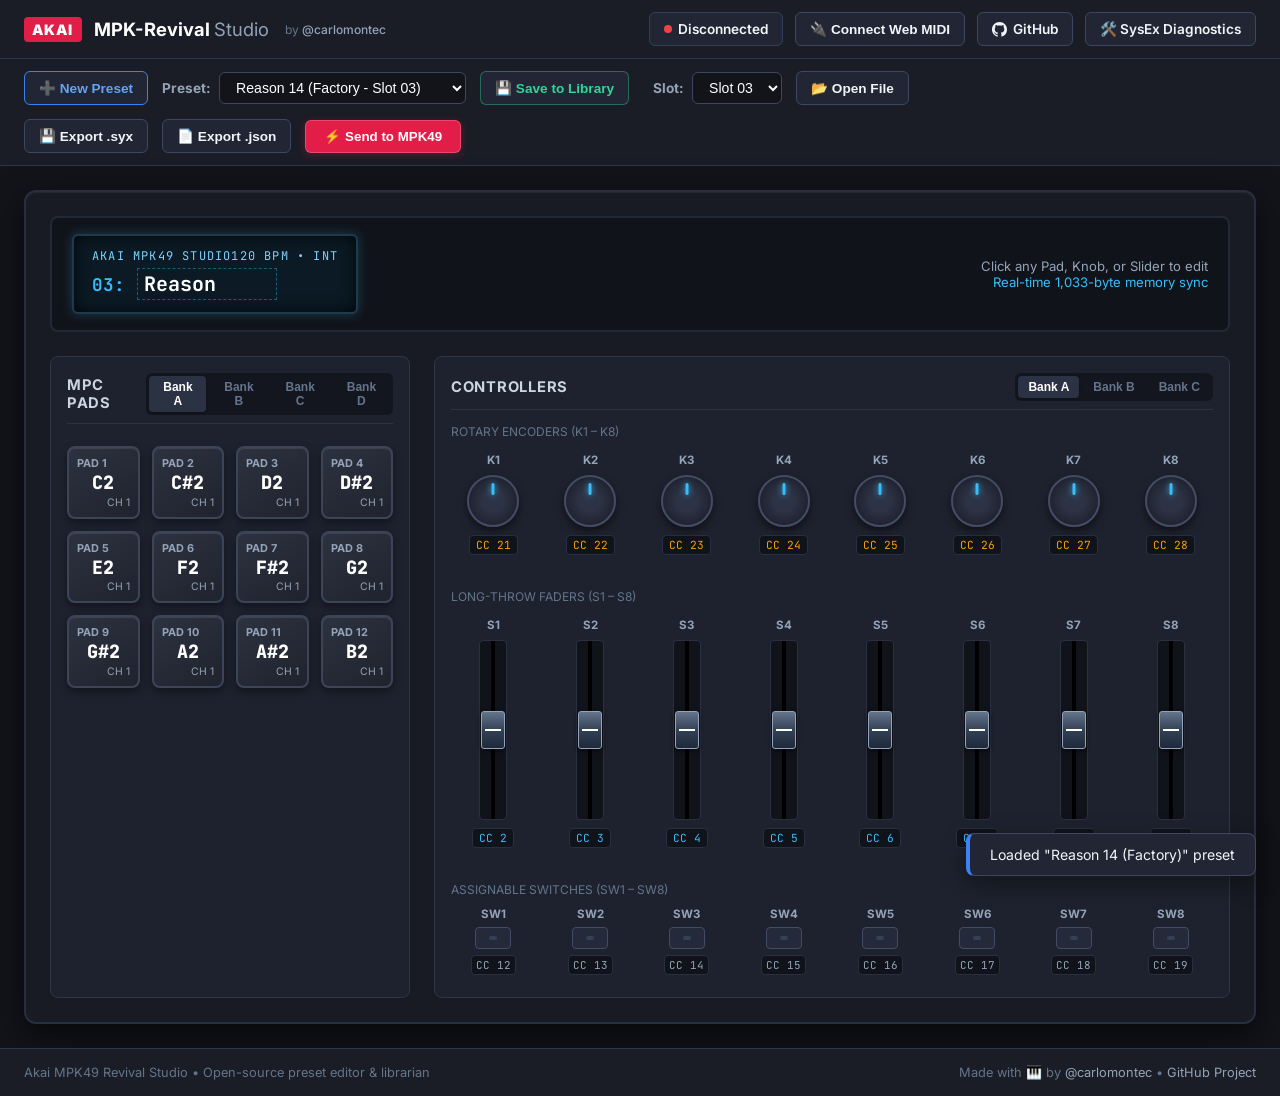
==== editor/index.html @ cb6162e0 "feat(editor): build modern MPK49 visual studio & preset librarian - Implement skeuomorphic MPK49 har" ====
<!DOCTYPE html>
<html lang="en">
<head>
  <meta charset="UTF-8">
  <meta name="viewport" content="width=device-width, initial-scale=1.0">
  <title>MPK-Revival | Akai MPK49 Studio & Preset Editor</title>
  <link rel="stylesheet" href="css/main.css">
  <link rel="stylesheet" href="css/hardware.css">
  <link rel="preconnect" href="https://fonts.googleapis.com">
  <link rel="preconnect" href="https://fonts.gstatic.com" crossorigin>
  <link href="https://fonts.googleapis.com/css2?family=JetBrains+Mono:wght@400;500;700;800&family=Inter:wght@400;500;600;700;800&display=swap" rel="stylesheet">
</head>
<body>

  <!-- Topbar -->
  <header class="topbar">
    <div class="brand">
      <span class="brand-logo">AKAI</span>
      <span class="brand-title">MPK-Revival <span>Studio</span></span>
      <span class="brand-by">by <a href="https://github.com/carlomontec" target="_blank" rel="noopener noreferrer">@carlomontec</a></span>
    </div>
    <div class="top-actions">
      <div id="midi-status-pill" class="btn-secondary" style="pointer-events: none; border-color: #334155;">
        <span id="midi-led" style="width: 8px; height: 8px; border-radius: 50%; background: #ef4444; display: inline-block;"></span>
        <span id="midi-status-text">Disconnected</span>
      </div>
      <button id="btn-connect-midi" class="btn-secondary">
        🔌 Connect Web MIDI
      </button>
      <a href="https://github.com/carlomontec/mpk-revival" target="_blank" rel="noopener noreferrer" class="btn-secondary" style="text-decoration: none; color: inherit; display: inline-flex; align-items: center; gap: 6px;" title="View Source on GitHub">
        <svg width="15" height="15" viewBox="0 0 24 24" fill="currentColor"><path d="M12 0C5.37 0 0 5.37 0 12c0 5.31 3.435 9.795 8.205 11.385.6.105.825-.255.825-.57 0-.285-.015-1.23-.015-2.235-3.015.555-3.795-.735-4.035-1.41-.135-.345-.72-1.41-1.23-1.695-.42-.225-1.02-.78-.015-.795.945-.015 1.62.87 1.845 1.23 1.08 1.815 2.805 1.305 3.495.99.105-.78.42-1.305.765-1.605-2.67-.3-5.46-1.335-5.46-5.925 0-1.305.465-2.385 1.23-3.225-.12-.3-.54-1.53.12-3.18 0 0 1.005-.315 3.3 1.23.96-.27 1.98-.405 3-.405s2.04.135 3 .405c2.295-1.56 3.3-1.23 3.3-1.23.66 1.65.24 2.88.12 3.18.765.84 1.23 1.905 1.23 3.225 0 4.605-2.805 5.625-5.475 5.925.435.375.81 1.095.81 2.22 0 1.605-.015 2.895-.015 3.3 0 .315.225.69.825.57A12.02 12.02 0 0024 12c0-6.63-5.37-12-12-12z"/></svg>
        GitHub
      </a>
      <a href="poc/" class="btn-secondary" style="text-decoration: none; color: inherit;" title="Open raw low-level SysEx sniffer">
        🛠️ SysEx Diagnostics
      </a>
    </div>
  </header>

  <!-- Studio Toolbar -->
  <nav class="studio-toolbar">
    <div class="preset-controls">
      <button id="btn-new-preset" class="btn-secondary" style="border-color: #3b82f6; color: #60a5fa;">
        ➕ New Preset
      </button>

      <div class="library-picker">
        <label for="preset-template-select"><strong>Preset:</strong></label>
        <select id="preset-template-select" class="toolbar-select">
          <optgroup id="optgroup-user-presets" label="My Saved Presets">
            <!-- Populated from localStorage -->
          </optgroup>
          <optgroup id="optgroup-factory-presets" label="Factory Templates">
            <option value="factory:Reason 14 (Factory)">Reason 14 (Factory - Slot 03)</option>
            <option value="factory:Ableton LiveLite">Ableton LiveLite (Slot 02)</option>
            <option value="factory:Cubase">Cubase (Slot 04)</option>
            <option value="factory:Arturia">Arturia (Slot 07)</option>
            <option value="factory:GM Drums">GM Drums (Slot 16)</option>
            <option value="factory:Generic Template">Generic Template (Slot 30)</option>
          </optgroup>
        </select>
      </div>

      <button id="btn-save-local" class="btn-secondary" style="color: #34d399; border-color: rgba(52, 211, 153, 0.4);" title="Save preset to browser local library">
        💾 Save to Library
      </button>
      <button id="btn-delete-local" class="btn-secondary" style="color: #f87171; display: none;" title="Delete this saved preset">
        🗑️ Delete
      </button>

      <div class="library-picker" style="margin-left: 10px;">
        <label for="target-slot-select"><strong>Slot:</strong></label>
        <select id="target-slot-select" class="toolbar-select">
          <!-- Populated 1 to 30 -->
        </select>
      </div>

      <input type="file" id="file-input-syx" accept=".syx,.json" style="display: none;">
      <button id="btn-load-file" class="btn-secondary">
        📂 Open File
      </button>
    </div>

    <div class="preset-controls">
      <button id="btn-export-syx" class="btn-secondary">
        💾 Export .syx
      </button>
      <button id="btn-export-json" class="btn-secondary">
        📄 Export .json
      </button>
      <button id="btn-push-mpk" class="btn-push">
        ⚡️ Send to MPK49
      </button>
    </div>
  </nav>

  <!-- Main Hardware Canvas -->
  <main class="studio-canvas">
    <div class="hardware-chassis">

      <!-- Backlit LCD Header -->
      <section class="lcd-display-container">
        <div class="lcd-screen">
          <div class="lcd-line-1">
            <span>AKAI MPK49 STUDIO</span>
            <span id="lcd-clock">120 BPM &bull; INT</span>
          </div>
          <div class="lcd-line-2">
            <span id="lcd-slot-num" class="lcd-slot">03:</span>
            <input type="text" id="lcd-preset-name" class="lcd-name-input" maxlength="8" value="Reason">
          </div>
        </div>

        <div style="display: flex; gap: 16px; align-items: center;">
          <div style="font-size: 0.82rem; color: var(--text-secondary); text-align: right;">
            <div>Click any Pad, Knob, or Slider to edit</div>
            <div style="color: #38bdf8;">Real-time 1,033-byte memory sync</div>
          </div>
        </div>
      </section>

      <!-- Main Hardware Grid -->
      <div class="hardware-sections-grid">

        <!-- Left: MPC Drum Pads -->
        <section class="section-box">
          <div class="section-box-header">
            <h2>MPC Pads</h2>
            <div class="bank-tabs">
              <button class="bank-tab active" data-pad-bank="A">Bank A</button>
              <button class="bank-tab" data-pad-bank="B">Bank B</button>
              <button class="bank-tab" data-pad-bank="C">Bank C</button>
              <button class="bank-tab" data-pad-bank="D">Bank D</button>
            </div>
          </div>

          <!-- 12-Pad Grid (3 rows x 4 columns) -->
          <div id="mpc-pads-container" class="mpc-pad-grid">
            <!-- Dynamically rendered -->
          </div>
        </section>

        <!-- Right: Continuous Controllers (Knobs, Faders, Switches) -->
        <section class="section-box">
          <div class="section-box-header">
            <h2>Controllers</h2>
            <div class="bank-tabs">
              <button class="bank-tab active" data-ctrl-bank="A">Bank A</button>
              <button class="bank-tab" data-ctrl-bank="B">Bank B</button>
              <button class="bank-tab" data-ctrl-bank="C">Bank C</button>
            </div>
          </div>

          <!-- Rotary Knobs Row -->
          <div>
            <div style="font-size: 0.75rem; color: var(--text-muted); text-transform: uppercase; margin-bottom: 4px;">Rotary Encoders (K1 – K8)</div>
            <div id="knobs-container" class="knobs-row">
              <!-- Dynamically rendered -->
            </div>
          </div>

          <!-- Faders Row -->
          <div style="margin-top: 10px;">
            <div style="font-size: 0.75rem; color: var(--text-muted); text-transform: uppercase; margin-bottom: 4px;">Long-Throw Faders (S1 – S8)</div>
            <div id="faders-container" class="faders-row">
              <!-- Dynamically rendered -->
            </div>
          </div>

          <!-- Switches Row -->
          <div style="margin-top: 10px;">
            <div style="font-size: 0.75rem; color: var(--text-muted); text-transform: uppercase; margin-bottom: 4px;">Assignable Switches (SW1 – SW8)</div>
            <div id="switches-container" class="switches-row">
              <!-- Dynamically rendered -->
            </div>
          </div>
        </section>

      </div>
    </div>
  </main>

  <!-- Studio Footer -->
  <footer class="studio-footer">
    <div class="footer-content">
      <span>Akai MPK49 Revival Studio &bull; Open-source preset editor & librarian</span>
      <span>Made with 🎹 by <a href="https://github.com/carlomontec" target="_blank" rel="noopener noreferrer">@carlomontec</a> &bull; <a href="https://github.com/carlomontec/mpk-revival" target="_blank" rel="noopener noreferrer">GitHub Project</a></span>
    </div>
  </footer>

  <!-- Edit Modal -->
  <div id="edit-modal" class="modal-overlay hidden">
    <div class="modal-card">
      <div class="modal-header">
        <h3 id="modal-title">Edit Parameter</h3>
        <button id="btn-modal-close" class="btn-close">&times;</button>
      </div>
      <div id="modal-body">
        <!-- Injected dynamically based on item type -->
      </div>
      <div class="modal-actions">
        <button id="btn-modal-cancel" class="btn-secondary">Cancel</button>
        <button id="btn-modal-save" class="btn-push" style="padding: 6px 14px; font-size: 0.85rem;">Save Parameter</button>
      </div>
    </div>
  </div>

  <!-- New Preset Modal -->
  <div id="new-preset-modal" class="modal-overlay hidden">
    <div class="modal-card">
      <div class="modal-header">
        <h3>Create New Preset</h3>
        <button id="btn-new-modal-close" class="btn-close">&times;</button>
      </div>
      <div class="modal-body" style="display: flex; flex-direction: column; gap: 14px;">
        <div class="form-group">
          <label>Preset Name (max 8 characters):</label>
          <input type="text" id="new-preset-name" maxlength="8" placeholder="MyPreset" value="MyPreset">
        </div>
        <div class="form-group">
          <label>Target Hardware Slot (1 to 30):</label>
          <select id="new-preset-slot" class="toolbar-select" style="width: 100%;">
            <!-- 1 to 30 -->
          </select>
        </div>
        <div class="form-group">
          <label>Starting Template:</label>
          <select id="new-preset-template" class="toolbar-select" style="width: 100%;">
            <option value="Reason 14 (Factory)">Based on Reason 14</option>
            <option value="Ableton LiveLite">Based on Ableton LiveLite</option>
            <option value="Generic Template">Clean / Generic Template</option>
          </select>
        </div>
      </div>
      <div class="modal-actions">
        <button id="btn-new-modal-cancel" class="btn-secondary">Cancel</button>
        <button id="btn-new-modal-create" class="btn-push" style="padding: 6px 14px; font-size: 0.85rem;">Create & Edit</button>
      </div>
    </div>
  </div>

  <!-- Toast Notification -->
  <div id="toast" class="toast"></div>

  <!-- Scripts -->
  <script src="js/sysex_schema.js"></script>
  <script src="js/factory_data.js"></script>
  <script src="js/midi_engine.js"></script>
  <script src="js/app.js"></script>
</body>
</html>
---- editor/css/main.css ----
:root {
  --bg-synth: #12141a;
  --bg-panel: #1a1d26;
  --bg-card: #222634;
  --bg-card-hover: #2a3042;
  --border-panel: #2f364a;
  --border-light: #3e4760;

  --accent-akai: #e11d48;
  --accent-akai-hover: #be123c;
  --accent-blue: #3b82f6;
  --accent-amber: #f59e0b;
  --accent-green: #10b981;

  --lcd-bg: #0b1a24;
  --lcd-text: #38bdf8;
  --lcd-glow: rgba(56, 189, 248, 0.25);

  --text-primary: #f1f5f9;
  --text-secondary: #94a3b8;
  --text-muted: #64748b;

  --font-mono: 'JetBrains Mono', monospace;
  --font-sans: 'Inter', -apple-system, BlinkMacSystemFont, sans-serif;
}

* {
  box-sizing: border-box;
  margin: 0;
  padding: 0;
}

body {
  background-color: var(--bg-synth);
  color: var(--text-primary);
  font-family: var(--font-sans);
  min-height: 100vh;
  display: flex;
  flex-direction: column;
}

/* Header & Top Bar */
.topbar {
  background: var(--bg-panel);
  border-bottom: 1px solid var(--border-panel);
  padding: 12px 24px;
  display: flex;
  justify-content: space-between;
  align-items: center;
  position: sticky;
  top: 0;
  z-index: 50;
}

.brand {
  display: flex;
  align-items: center;
  gap: 12px;
}

.brand-logo {
  background: var(--accent-akai);
  color: white;
  font-weight: 900;
  font-size: 0.9rem;
  padding: 4px 8px;
  border-radius: 4px;
  letter-spacing: 0.08em;
}

.brand-title {
  font-size: 1.15rem;
  font-weight: 700;
  color: #fff;
}

.brand-title span {
  color: var(--text-secondary);
  font-weight: 400;
}

.top-actions {
  display: flex;
  align-items: center;
  gap: 12px;
}

/* Studio Toolbar */
.studio-toolbar {
  background: var(--bg-panel);
  border-bottom: 1px solid var(--border-panel);
  padding: 12px 24px;
  display: flex;
  justify-content: space-between;
  align-items: center;
  flex-wrap: wrap;
  gap: 14px;
}

.preset-controls {
  display: flex;
  align-items: center;
  gap: 14px;
}

.library-picker {
  display: flex;
  align-items: center;
  gap: 8px;
  font-size: 0.85rem;
  color: var(--text-secondary);
}

select.toolbar-select {
  background: var(--bg-synth);
  border: 1px solid var(--border-light);
  color: #fff;
  padding: 6px 12px;
  border-radius: 6px;
  font-size: 0.88rem;
  outline: none;
}

/* Push to MPK button (Akai Red) */
.btn-push {
  background: var(--accent-akai);
  color: white;
  font-weight: 700;
  padding: 8px 18px;
  border-radius: 6px;
  border: 1px solid rgba(255, 255, 255, 0.2);
  cursor: pointer;
  display: inline-flex;
  align-items: center;
  gap: 8px;
  transition: all 0.15s ease;
  box-shadow: 0 2px 8px rgba(225, 29, 72, 0.3);
}

.btn-push:hover {
  background: var(--accent-akai-hover);
  transform: translateY(-1px);
  box-shadow: 0 4px 12px rgba(225, 29, 72, 0.45);
}

.btn-secondary {
  background: var(--bg-card);
  color: var(--text-primary);
  border: 1px solid var(--border-light);
  padding: 8px 14px;
  border-radius: 6px;
  cursor: pointer;
  font-weight: 600;
  font-size: 0.85rem;
  display: inline-flex;
  align-items: center;
  gap: 6px;
  transition: background 0.15s ease;
}

.btn-secondary:hover {
  background: var(--bg-card-hover);
}

/* Main Studio Layout */
.studio-canvas {
  flex: 1;
  max-width: 1400px;
  width: 100%;
  margin: 0 auto;
  padding: 24px;
  display: flex;
  flex-direction: column;
  gap: 24px;
}

/* Modal */
.modal-overlay {
  position: fixed;
  top: 0; left: 0; right: 0; bottom: 0;
  background: rgba(0, 0, 0, 0.75);
  display: flex;
  justify-content: center;
  align-items: center;
  z-index: 100;
  backdrop-filter: blur(4px);
}

.modal-overlay.hidden {
  display: none;
}

.modal-card {
  background: var(--bg-panel);
  border: 1px solid var(--border-light);
  border-radius: 10px;
  width: 90%;
  max-width: 440px;
  padding: 20px;
  box-shadow: 0 10px 25px rgba(0,0,0,0.5);
  display: flex;
  flex-direction: column;
  gap: 16px;
}

.modal-header {
  display: flex;
  justify-content: space-between;
  align-items: center;
  border-bottom: 1px solid var(--border-panel);
  padding-bottom: 10px;
}

.modal-header h3 {
  font-size: 1.1rem;
  color: #fff;
}

.btn-close {
  background: transparent;
  border: none;
  color: var(--text-muted);
  font-size: 1.2rem;
  cursor: pointer;
}

.form-group {
  display: flex;
  flex-direction: column;
  gap: 6px;
}

.form-group label {
  font-size: 0.8rem;
  color: var(--text-secondary);
}

.form-group input, .form-group select {
  background: var(--bg-synth);
  border: 1px solid var(--border-panel);
  color: #fff;
  padding: 8px 12px;
  border-radius: 6px;
  font-size: 0.9rem;
}

.modal-actions {
  display: flex;
  justify-content: flex-end;
  gap: 10px;
  margin-top: 10px;
}

/* Toast notification */
.toast {
  position: fixed;
  bottom: 24px;
  right: 24px;
  background: var(--bg-card);
  border: 1px solid var(--border-light);
  padding: 12px 20px;
  border-radius: 8px;
  box-shadow: 0 8px 24px rgba(0,0,0,0.4);
  font-size: 0.88rem;
  display: flex;
  align-items: center;
  gap: 10px;
  z-index: 200;
  transform: translateY(100px);
  opacity: 0;
  transition: all 0.25s ease;
}

.toast.show {
  transform: translateY(0);
  opacity: 1;
}

.toast.success { border-left: 4px solid var(--accent-green); }
.toast.error { border-left: 4px solid var(--accent-akai); }
.toast.info { border-left: 4px solid var(--accent-blue); }

/* Brand by credit */
.brand-by {
  font-size: 0.75rem;
  color: var(--text-muted);
  margin-left: 4px;
}

.brand-by a {
  color: var(--text-secondary);
  text-decoration: none;
  font-weight: 500;
  transition: color 0.15s;
}

.brand-by a:hover {
  color: #38bdf8;
  text-decoration: underline;
}

/* Studio Footer */
.studio-footer {
  margin-top: auto;
  border-top: 1px solid var(--border-panel);
  background: var(--bg-panel);
  padding: 16px 24px;
  font-size: 0.8rem;
  color: var(--text-muted);
}

.footer-content {
  max-width: 1380px;
  margin: 0 auto;
  display: flex;
  justify-content: space-between;
  align-items: center;
  flex-wrap: wrap;
  gap: 12px;
}

.footer-content a {
  color: var(--text-secondary);
  text-decoration: none;
  transition: color 0.15s;
}

.footer-content a:hover {
  color: #38bdf8;
  text-decoration: underline;
}
---- editor/css/hardware.css ----
/**
 * MPK-Revival | Hardware Component Styling
 * Skeuomorphic MPC pads, sliders, knobs, LCD, and banks
 */

.hardware-chassis {
  background: #181b24;
  border: 2px solid #282e3f;
  border-radius: 12px;
  padding: 24px;
  box-shadow: 0 12px 36px rgba(0, 0, 0, 0.6), inset 0 1px 0 rgba(255, 255, 255, 0.05);
  display: flex;
  flex-direction: column;
  gap: 24px;
}

/* Backlit LCD Screen */
.lcd-display-container {
  display: flex;
  justify-content: space-between;
  align-items: center;
  background: #11131a;
  border: 2px solid #232838;
  border-radius: 8px;
  padding: 16px 20px;
}

.lcd-screen {
  background-color: var(--lcd-bg);
  border: 2px solid #1e3a4d;
  box-shadow: inset 0 0 16px rgba(0, 0, 0, 0.8), 0 0 12px var(--lcd-glow);
  padding: 12px 18px;
  border-radius: 6px;
  min-width: 280px;
  font-family: var(--font-mono);
}

.lcd-line-1 {
  font-size: 0.75rem;
  color: #7dd3fc;
  text-transform: uppercase;
  letter-spacing: 0.1em;
  display: flex;
  justify-content: space-between;
}

.lcd-line-2 {
  display: flex;
  align-items: baseline;
  gap: 12px;
  margin-top: 4px;
}

.lcd-slot {
  color: #38bdf8;
  font-size: 1.1rem;
  font-weight: 700;
}

.lcd-name-input {
  background: transparent;
  border: 1px dashed rgba(56, 189, 248, 0.4);
  color: #fff;
  font-family: var(--font-mono);
  font-size: 1.25rem;
  font-weight: 700;
  width: 140px;
  padding: 2px 6px;
  outline: none;
  text-transform: none;
}

.lcd-name-input:focus {
  border-color: #38bdf8;
  background: rgba(56, 189, 248, 0.1);
}

/* Main Hardware Sections Grid */
.hardware-sections-grid {
  display: grid;
  grid-template-columns: 360px 1fr;
  gap: 24px;
}

/* Section Containers */
.section-box {
  background: #1e222e;
  border: 1px solid #2f364a;
  border-radius: 8px;
  padding: 16px;
  display: flex;
  flex-direction: column;
  gap: 14px;
}

.section-box-header {
  display: flex;
  justify-content: space-between;
  align-items: center;
  border-bottom: 1px solid #2c3345;
  padding-bottom: 8px;
}

.section-box-header h2 {
  font-size: 0.92rem;
  font-weight: 700;
  color: #cbd5e1;
  text-transform: uppercase;
  letter-spacing: 0.05em;
}

/* Bank Selectors (A, B, C, D) */
.bank-tabs {
  display: flex;
  gap: 4px;
  background: #14161f;
  padding: 3px;
  border-radius: 6px;
}

.bank-tab {
  background: transparent;
  border: none;
  color: var(--text-muted);
  font-size: 0.75rem;
  font-weight: 700;
  padding: 4px 10px;
  border-radius: 4px;
  cursor: pointer;
  transition: all 0.15s ease;
}

.bank-tab.active {
  background: #2b3244;
  color: #fff;
  box-shadow: 0 1px 3px rgba(0,0,0,0.3);
}

.bank-tab:hover:not(.active) {
  color: #e2e8f0;
}

/* MPC 12-Pad Grid (4 rows x 3 columns or 3 rows x 4 columns) */
/* MPK49 physical has 4 rows of 3 pads = 12 pads */
.mpc-pad-grid {
  display: grid;
  grid-template-columns: repeat(4, 1fr);
  gap: 12px;
  padding: 8px 0;
}

.mpc-pad {
  aspect-ratio: 1 / 1;
  background: linear-gradient(145deg, #2d3240, #1f232d);
  border: 2px solid #3c4458;
  border-radius: 8px;
  box-shadow: 0 4px 8px rgba(0, 0, 0, 0.4), inset 0 1px 1px rgba(255, 255, 255, 0.1);
  display: flex;
  flex-direction: column;
  justify-content: space-between;
  padding: 8px;
  cursor: pointer;
  user-select: none;
  transition: all 0.1s ease;
  position: relative;
}

.mpc-pad:hover {
  border-color: #60a5fa;
  transform: translateY(-2px);
  box-shadow: 0 6px 12px rgba(0, 0, 0, 0.5);
}

.mpc-pad.active, .mpc-pad:active {
  background: linear-gradient(145deg, #e11d48, #be123c);
  border-color: #f43f5e;
  box-shadow: 0 0 16px rgba(225, 29, 72, 0.6);
  transform: scale(0.96);
}

.pad-num {
  font-size: 0.68rem;
  font-weight: 700;
  color: #94a3b8;
}

.pad-note {
  font-family: var(--font-mono);
  font-size: 1.15rem;
  font-weight: 800;
  color: #fff;
  text-align: center;
}

.pad-meta {
  font-size: 0.65rem;
  color: #94a3b8;
  text-align: right;
}

/* Faders Row (S1 - S8) */
.faders-row {
  display: grid;
  grid-template-columns: repeat(8, 1fr);
  gap: 12px;
  padding: 10px 0;
}

.fader-channel {
  display: flex;
  flex-direction: column;
  align-items: center;
  gap: 8px;
}

.fader-track-container {
  height: 180px;
  width: 28px;
  background: #11131a;
  border: 1px solid #2a3040;
  border-radius: 4px;
  position: relative;
  display: flex;
  justify-content: center;
}

.fader-slot {
  width: 4px;
  height: 100%;
  background: #000;
}

.fader-cap {
  position: absolute;
  bottom: 50%;
  left: 50%;
  transform: translate(-50%, 50%);
  width: 24px;
  height: 38px;
  background: linear-gradient(180deg, #64748b 0%, #334155 50%, #1e293b 100%);
  border: 1px solid #94a3b8;
  border-radius: 3px;
  box-shadow: 0 2px 5px rgba(0,0,0,0.5);
  cursor: ns-resize;
  display: flex;
  justify-content: center;
  align-items: center;
}

.fader-cap-line {
  width: 16px;
  height: 2px;
  background: #fff;
}

.fader-label {
  font-size: 0.72rem;
  font-weight: 700;
  color: var(--text-secondary);
}

.fader-cc-badge {
  font-family: var(--font-mono);
  font-size: 0.7rem;
  background: #11131a;
  padding: 2px 6px;
  border-radius: 4px;
  border: 1px solid #282f42;
  color: #38bdf8;
  cursor: pointer;
}

.fader-cc-badge:hover {
  border-color: #38bdf8;
}

/* Knobs Row (K1 - K8) */
.knobs-row {
  display: grid;
  grid-template-columns: repeat(8, 1fr);
  gap: 12px;
  padding: 10px 0;
}

.knob-channel {
  display: flex;
  flex-direction: column;
  align-items: center;
  gap: 8px;
}

.knob-dial {
  width: 52px;
  height: 52px;
  border-radius: 50%;
  background: radial-gradient(circle, #2d3345 30%, #161822 100%);
  border: 2px solid #434c64;
  box-shadow: 0 4px 8px rgba(0,0,0,0.5);
  position: relative;
  cursor: pointer;
  transition: border-color 0.15s ease;
}

.knob-dial:hover {
  border-color: #38bdf8;
}

.knob-indicator {
  position: absolute;
  top: 6px;
  left: 50%;
  transform: translateX(-50%);
  width: 3px;
  height: 12px;
  background: #38bdf8;
  border-radius: 2px;
  box-shadow: 0 0 6px #38bdf8;
}

.knob-label {
  font-size: 0.72rem;
  font-weight: 700;
  color: var(--text-secondary);
}

.knob-cc-badge {
  font-family: var(--font-mono);
  font-size: 0.7rem;
  background: #11131a;
  padding: 2px 6px;
  border-radius: 4px;
  border: 1px solid #282f42;
  color: #f59e0b;
  cursor: pointer;
}

.knob-cc-badge:hover {
  border-color: #f59e0b;
}

/* Switches Row (SW1 - SW8) */
.switches-row {
  display: grid;
  grid-template-columns: repeat(8, 1fr);
  gap: 12px;
  padding: 6px 0;
}

.switch-channel {
  display: flex;
  flex-direction: column;
  align-items: center;
  gap: 6px;
}

.hw-switch {
  width: 36px;
  height: 22px;
  background: #252a3a;
  border: 1px solid #434c64;
  border-radius: 4px;
  display: flex;
  justify-content: center;
  align-items: center;
  cursor: pointer;
  transition: all 0.15s ease;
}

.hw-switch:hover {
  border-color: #38bdf8;
}

.switch-led {
  width: 8px;
  height: 4px;
  background: #334155;
  border-radius: 2px;
}

.hw-switch.active .switch-led {
  background: var(--accent-amber);
  box-shadow: 0 0 8px var(--accent-amber);
}

.switch-cc-badge {
  font-family: var(--font-mono);
  font-size: 0.68rem;
  background: #11131a;
  padding: 2px 4px;
  border-radius: 4px;
  border: 1px solid #282f42;
  color: #94a3b8;
  cursor: pointer;
}

@media (max-width: 1100px) {
  .hardware-sections-grid {
    grid-template-columns: 1fr;
  }
}
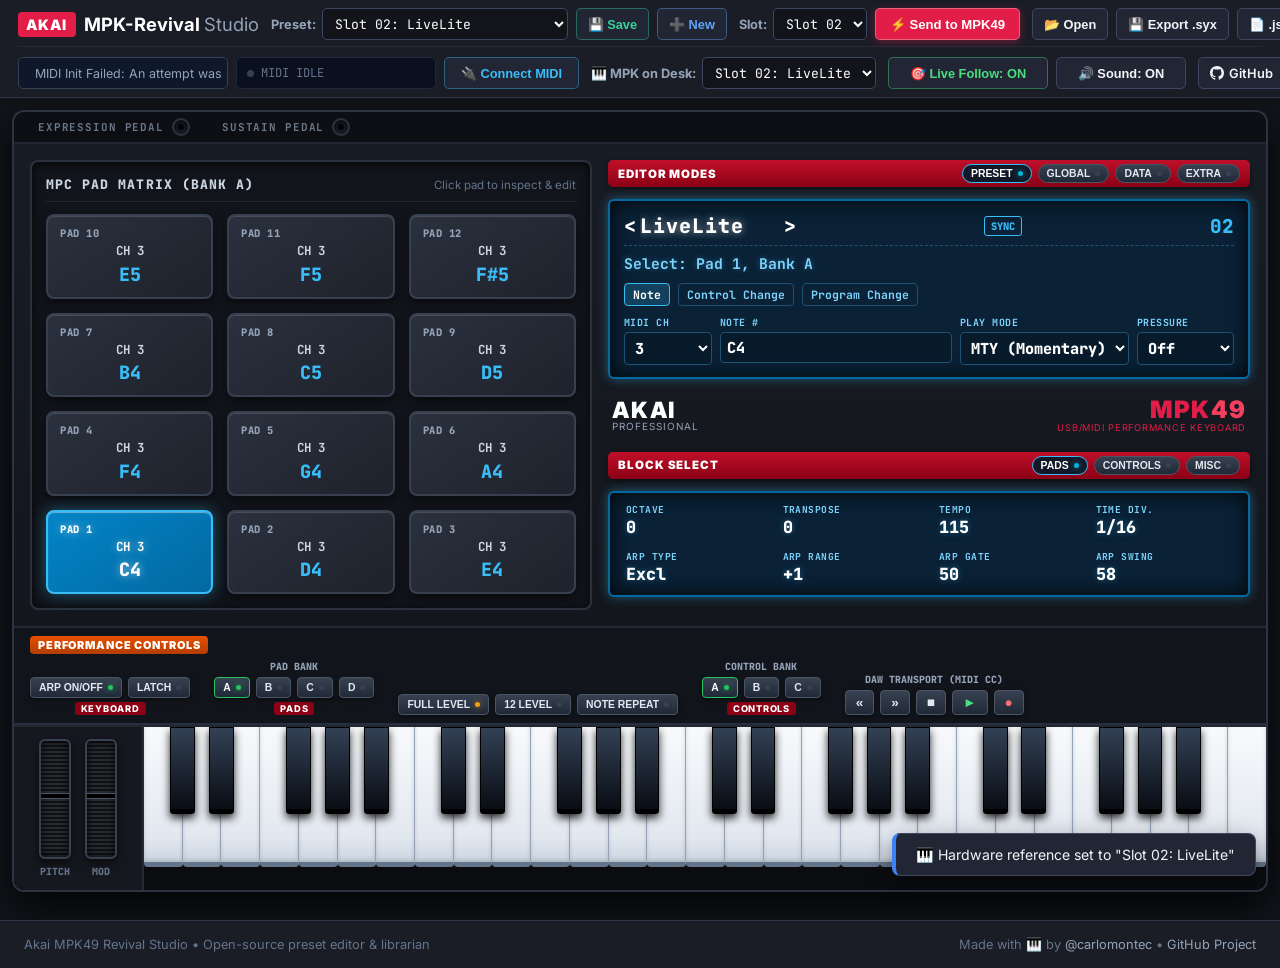
==== commit 728c75dc: "feat(editor): comprehensive SysEx specification, switch modes, and 2-row UI overhaul - Reverse-engin" ====
--- a/editor/index.html
+++ b/editor/index.html
@@ -13,171 +13,500 @@
 <body>
 
   <!-- Topbar -->
+  <!-- Topbar: Structured 2-Row Console -->
   <header class="topbar">
-    <div class="brand">
-      <span class="brand-logo">AKAI</span>
-      <span class="brand-title">MPK-Revival <span>Studio</span></span>
-      <span class="brand-by">by <a href="https://github.com/carlomontec" target="_blank" rel="noopener noreferrer">@carlomontec</a></span>
-    </div>
-    <div class="top-actions">
-      <div id="midi-status-pill" class="btn-secondary" style="pointer-events: none; border-color: #334155;">
-        <span id="midi-led" style="width: 8px; height: 8px; border-radius: 50%; background: #ef4444; display: inline-block;"></span>
-        <span id="midi-status-text">Disconnected</span>
-      </div>
-      <button id="btn-connect-midi" class="btn-secondary">
-        🔌 Connect Web MIDI
-      </button>
-      <a href="https://github.com/carlomontec/mpk-revival" target="_blank" rel="noopener noreferrer" class="btn-secondary" style="text-decoration: none; color: inherit; display: inline-flex; align-items: center; gap: 6px;" title="View Source on GitHub">
-        <svg width="15" height="15" viewBox="0 0 24 24" fill="currentColor"><path d="M12 0C5.37 0 0 5.37 0 12c0 5.31 3.435 9.795 8.205 11.385.6.105.825-.255.825-.57 0-.285-.015-1.23-.015-2.235-3.015.555-3.795-.735-4.035-1.41-.135-.345-.72-1.41-1.23-1.695-.42-.225-1.02-.78-.015-.795.945-.015 1.62.87 1.845 1.23 1.08 1.815 2.805 1.305 3.495.99.105-.78.42-1.305.765-1.605-2.67-.3-5.46-1.335-5.46-5.925 0-1.305.465-2.385 1.23-3.225-.12-.3-.54-1.53.12-3.18 0 0 1.005-.315 3.3 1.23.96-.27 1.98-.405 3-.405s2.04.135 3 .405c2.295-1.56 3.3-1.23 3.3-1.23.66 1.65.24 2.88.12 3.18.765.84 1.23 1.905 1.23 3.225 0 4.605-2.805 5.625-5.475 5.925.435.375.81 1.095.81 2.22 0 1.605-.015 2.895-.015 3.3 0 .315.225.69.825.57A12.02 12.02 0 0024 12c0-6.63-5.37-12-12-12z"/></svg>
-        GitHub
-      </a>
-      <a href="poc/" class="btn-secondary" style="text-decoration: none; color: inherit;" title="Open raw low-level SysEx sniffer">
-        🛠️ SysEx Diagnostics
-      </a>
+    <!-- Row 1: Preset Management & Hardware Push -->
+    <div class="topbar-row topbar-row-primary">
+      <div class="brand">
+        <span class="brand-logo">AKAI</span>
+        <span class="brand-title">MPK-Revival <span>Studio</span></span>
+      </div>
+
+      <div class="topbar-group">
+        <div class="library-picker">
+          <label for="preset-template-select"><strong>Preset:</strong></label>
+          <select id="preset-template-select" class="toolbar-select">
+            <optgroup id="optgroup-user-presets" label="My Saved Presets">
+              <!-- Populated from localStorage -->
+            </optgroup>
+            <optgroup id="optgroup-factory-presets" label="Factory Templates">
+              <option value="factory:Slot 01: PTEX">Slot 01: PTEX</option>
+              <option value="factory:Slot 02: LiveLite">Slot 02: LiveLite</option>
+              <option value="factory:Slot 03: Reason">Slot 03: Reason</option>
+              <option value="factory:Slot 04: Cubase">Slot 04: Cubase</option>
+              <option value="factory:Slot 05: Sonar">Slot 05: Sonar</option>
+              <option value="factory:Slot 06: ApplidAc">Slot 06: ApplidAc</option>
+              <option value="factory:Slot 07: Arturia">Slot 07: Arturia</option>
+              <option value="factory:Slot 08: FxPanBFD">Slot 08: FxPanBFD</option>
+              <option value="factory:Slot 09: FxPanGUR">Slot 09: FxPanGUR</option>
+              <option value="factory:Slot 10: GMedia">Slot 10: GMedia</option>
+              <option value="factory:Slot 11: RobPapen">Slot 11: RobPapen</option>
+              <option value="factory:Slot 12: SpectATM">Slot 12: SpectATM</option>
+              <option value="factory:Slot 13: SpectRMX">Slot 13: SpectRMX</option>
+              <option value="factory:Slot 14: SpectTRL">Slot 14: SpectTRL</option>
+              <option value="factory:Slot 15: Virsyn">Slot 15: Virsyn</option>
+              <option value="factory:Slot 16: GM Drums">Slot 16: GM Drums</option>
+              <option value="factory:Slot 17: ArkaosVJ">Slot 17: ArkaosVJ</option>
+              <option value="factory:Slot 18: Generic">Slot 18: Generic</option>
+              <option value="factory:Slot 19: Generic">Slot 19: Generic</option>
+              <option value="factory:Slot 20: Generic">Slot 20: Generic</option>
+              <option value="factory:Slot 21: Generic">Slot 21: Generic</option>
+              <option value="factory:Slot 22: Generic">Slot 22: Generic</option>
+              <option value="factory:Slot 23: Generic">Slot 23: Generic</option>
+              <option value="factory:Slot 24: Generic">Slot 24: Generic</option>
+              <option value="factory:Slot 25: Generic">Slot 25: Generic</option>
+              <option value="factory:Slot 26: Generic">Slot 26: Generic</option>
+              <option value="factory:Slot 27: Generic">Slot 27: Generic</option>
+              <option value="factory:Slot 28: Generic">Slot 28: Generic</option>
+              <option value="factory:Slot 29: Generic">Slot 29: Generic</option>
+              <option value="factory:Slot 30: Generic">Slot 30: Generic</option>
+            </optgroup>
+          </select>
+        </div>
+
+        <button id="btn-save-local" class="btn-tool btn-save" title="Save preset to browser local library">
+          💾 Save
+        </button>
+        <button id="btn-new-preset" class="btn-tool btn-new" title="Create a new preset">
+          ➕ New
+        </button>
+        <button id="btn-delete-local" class="btn-tool btn-delete" style="display: none;" title="Delete this saved preset">
+          🗑️ Delete
+        </button>
+      </div>
+
+      <div class="topbar-group">
+        <div class="slot-picker">
+          <label for="target-slot-select"><strong>Slot:</strong></label>
+          <select id="target-slot-select" class="toolbar-select">
+            <!-- 1 to 30 -->
+          </select>
+        </div>
+
+        <button id="btn-push-mpk" class="btn-push">
+          ⚡️ Send to MPK49
+        </button>
+      </div>
+
+      <div class="topbar-group">
+        <input type="file" id="file-input-syx" accept=".syx,.json" style="display: none;">
+        <button id="btn-load-file" class="btn-tool">
+          📂 Open
+        </button>
+        <button id="btn-export-syx" class="btn-tool">
+          💾 Export .syx
+        </button>
+        <button id="btn-export-json" class="btn-tool">
+          📄 .json
+        </button>
+      </div>
+    </div>
+
+    <!-- Row 2: Hardware Connection, Live Follow & Controls -->
+    <div class="topbar-row topbar-row-secondary">
+      <div class="topbar-group">
+        <div id="midi-status-pill" class="midi-pill fixed-midi-status" title="Hardware connection state">
+          <span id="midi-led" class="led-red"></span>
+          <span id="midi-status-text">Disconnected</span>
+        </div>
+        <div id="midi-activity-pill" class="midi-activity-pill fixed-midi-activity" title="Live incoming MIDI message">
+          <span class="activity-dot" id="activity-dot"></span>
+          <span id="midi-activity-text">MIDI IDLE</span>
+        </div>
+        <button id="btn-connect-midi" class="btn-tool btn-connect">
+          🔌 Connect MIDI
+        </button>
+      </div>
+
+      <div class="topbar-group">
+        <div class="library-picker hardware-picker" title="Select what preset is currently active on your physical MPK49 keyboard so Live Follow maps precisely to what your hands are touching">
+          <label for="hw-profile-select"><strong>🎹 MPK on Desk:</strong></label>
+          <select id="hw-profile-select" class="toolbar-select">
+            <option value="factory:Slot 02: LiveLite" selected>Slot 02: LiveLite</option>
+            <option value="factory:Slot 03: Reason">Slot 03: Reason</option>
+            <option value="factory:Slot 01: PTEX">Slot 01: PTEX</option>
+            <option value="factory:Slot 04: Cubase">Slot 04: Cubase</option>
+            <option value="factory:Slot 05: Sonar">Slot 05: Sonar</option>
+            <option value="factory:Slot 06: ApplidAc">Slot 06: ApplidAc</option>
+            <option value="factory:Slot 07: Arturia">Slot 07: Arturia</option>
+            <option value="factory:Slot 08: FxPanBFD">Slot 08: FxPanBFD</option>
+            <option value="factory:Slot 09: FxPanGUR">Slot 09: FxPanGUR</option>
+            <option value="factory:Slot 10: GMedia">Slot 10: GMedia</option>
+            <option value="factory:Slot 11: RobPapen">Slot 11: RobPapen</option>
+            <option value="factory:Slot 12: SpectATM">Slot 12: SpectATM</option>
+            <option value="factory:Slot 13: SpectRMX">Slot 13: SpectRMX</option>
+            <option value="factory:Slot 14: SpectTRL">Slot 14: SpectTRL</option>
+            <option value="factory:Slot 15: Virsyn">Slot 15: Virsyn</option>
+            <option value="factory:Slot 16: GM Drums">Slot 16: GM Drums</option>
+            <option value="factory:Slot 17: ArkaosVJ">Slot 17: ArkaosVJ</option>
+            <option value="factory:Slot 18: Generic">Slot 18: Generic</option>
+            <option value="factory:Slot 19: Generic">Slot 19: Generic</option>
+            <option value="factory:Slot 20: Generic">Slot 20: Generic</option>
+            <option value="factory:Slot 21: Generic">Slot 21: Generic</option>
+            <option value="factory:Slot 22: Generic">Slot 22: Generic</option>
+            <option value="factory:Slot 23: Generic">Slot 23: Generic</option>
+            <option value="factory:Slot 24: Generic">Slot 24: Generic</option>
+            <option value="factory:Slot 25: Generic">Slot 25: Generic</option>
+            <option value="factory:Slot 26: Generic">Slot 26: Generic</option>
+            <option value="factory:Slot 27: Generic">Slot 27: Generic</option>
+            <option value="factory:Slot 28: Generic">Slot 28: Generic</option>
+            <option value="factory:Slot 29: Generic">Slot 29: Generic</option>
+            <option value="factory:Slot 30: Generic">Slot 30: Generic</option>
+          </select>
+        </div>
+      </div>
+
+      <div class="topbar-group">
+        <button id="btn-toggle-follow" class="btn-tool btn-follow-toggle" title="Touch controls or keys on MPK49 to jump straight to them in GUI">
+          🎯 Live Follow: ON
+        </button>
+        <button id="btn-toggle-sound" class="btn-tool btn-sound-toggle" title="Toggle audio preview sound">
+          🔊 Sound: ON
+        </button>
+      </div>
+
+      <div class="topbar-group topbar-right-links">
+        <a href="https://github.com/carlomontec/mpk-revival" target="_blank" rel="noopener noreferrer" class="btn-tool btn-github" title="View Source on GitHub">
+          <svg width="14" height="14" viewBox="0 0 24 24" fill="currentColor"><path d="M12 0C5.37 0 0 5.37 0 12c0 5.31 3.435 9.795 8.205 11.385.6.105.825-.255.825-.57 0-.285-.015-1.23-.015-2.235-3.015.555-3.795-.735-4.035-1.41-.135-.345-.72-1.41-1.23-1.695-.42-.225-1.02-.78-.015-.795.945-.015 1.62.87 1.845 1.23 1.08 1.815 2.805 1.305 3.495.99.105-.78.42-1.305.765-1.605-2.67-.3-5.46-1.335-5.46-5.925 0-1.305.465-2.385 1.23-3.225-.12-.3-.54-1.53.12-3.18 0 0 1.005-.315 3.3 1.23.96-.27 1.98-.405 3-.405s2.04.135 3 .405c2.295-1.56 3.3-1.23 3.3-1.23.66 1.65.24 2.88.12 3.18.765.84 1.23 1.905 1.23 3.225 0 4.605-2.805 5.625-5.475 5.925.435.375.81 1.095.81 2.22 0 1.605-.015 2.895-.015 3.3 0 .315.225.69.825.57A12.02 12.02 0 0024 12c0-6.63-5.37-12-12-12z"/></svg>
+          GitHub
+        </a>
+        <a href="poc/" class="btn-tool" title="Open raw low-level SysEx sniffer">
+          🛠️ SysEx
+        </a>
+        <span class="brand-by">by <a href="https://github.com/carlomontec" target="_blank" rel="noopener noreferrer">@carlomontec</a></span>
+      </div>
     </div>
   </header>
 
-  <!-- Studio Toolbar -->
-  <nav class="studio-toolbar">
-    <div class="preset-controls">
-      <button id="btn-new-preset" class="btn-secondary" style="border-color: #3b82f6; color: #60a5fa;">
-        ➕ New Preset
-      </button>
-
-      <div class="library-picker">
-        <label for="preset-template-select"><strong>Preset:</strong></label>
-        <select id="preset-template-select" class="toolbar-select">
-          <optgroup id="optgroup-user-presets" label="My Saved Presets">
-            <!-- Populated from localStorage -->
-          </optgroup>
-          <optgroup id="optgroup-factory-presets" label="Factory Templates">
-            <option value="factory:Reason 14 (Factory)">Reason 14 (Factory - Slot 03)</option>
-            <option value="factory:Ableton LiveLite">Ableton LiveLite (Slot 02)</option>
-            <option value="factory:Cubase">Cubase (Slot 04)</option>
-            <option value="factory:Arturia">Arturia (Slot 07)</option>
-            <option value="factory:GM Drums">GM Drums (Slot 16)</option>
-            <option value="factory:Generic Template">Generic Template (Slot 30)</option>
-          </optgroup>
-        </select>
-      </div>
-
-      <button id="btn-save-local" class="btn-secondary" style="color: #34d399; border-color: rgba(52, 211, 153, 0.4);" title="Save preset to browser local library">
-        💾 Save to Library
-      </button>
-      <button id="btn-delete-local" class="btn-secondary" style="color: #f87171; display: none;" title="Delete this saved preset">
-        🗑️ Delete
-      </button>
-
-      <div class="library-picker" style="margin-left: 10px;">
-        <label for="target-slot-select"><strong>Slot:</strong></label>
-        <select id="target-slot-select" class="toolbar-select">
-          <!-- Populated 1 to 30 -->
-        </select>
-      </div>
-
-      <input type="file" id="file-input-syx" accept=".syx,.json" style="display: none;">
-      <button id="btn-load-file" class="btn-secondary">
-        📂 Open File
-      </button>
-    </div>
-
-    <div class="preset-controls">
-      <button id="btn-export-syx" class="btn-secondary">
-        💾 Export .syx
-      </button>
-      <button id="btn-export-json" class="btn-secondary">
-        📄 Export .json
-      </button>
-      <button id="btn-push-mpk" class="btn-push">
-        ⚡️ Send to MPK49
-      </button>
-    </div>
-  </nav>
-
-  <!-- Main Hardware Canvas -->
-  <main class="studio-canvas">
-    <div class="hardware-chassis">
-
-      <!-- Backlit LCD Header -->
-      <section class="lcd-display-container">
-        <div class="lcd-screen">
-          <div class="lcd-line-1">
-            <span>AKAI MPK49 STUDIO</span>
-            <span id="lcd-clock">120 BPM &bull; INT</span>
-          </div>
-          <div class="lcd-line-2">
-            <span id="lcd-slot-num" class="lcd-slot">03:</span>
-            <input type="text" id="lcd-preset-name" class="lcd-name-input" maxlength="8" value="Reason">
-          </div>
-        </div>
-
-        <div style="display: flex; gap: 16px; align-items: center;">
-          <div style="font-size: 0.82rem; color: var(--text-secondary); text-align: right;">
-            <div>Click any Pad, Knob, or Slider to edit</div>
-            <div style="color: #38bdf8;">Real-time 1,033-byte memory sync</div>
-          </div>
-        </div>
+  <!-- Main Hardware Synth Console -->
+  <main class="console-chassis">
+
+    <!-- Top Hardware Edge Sockets -->
+    <div class="chassis-top-edge">
+      <div class="rear-jack-group" id="btn-socket-exp">
+        <div class="jack-label">EXPRESSION PEDAL</div>
+        <div class="jack-socket"><div class="jack-hole"></div></div>
+      </div>
+      <div class="rear-jack-group" id="btn-socket-sus">
+        <div class="jack-label">SUSTAIN PEDAL</div>
+        <div class="jack-socket"><div class="jack-hole"></div></div>
+      </div>
+    </div>
+
+    <!-- Upper Section: Main Surface (Left) + Master Console Rack (Right) -->
+    <div class="chassis-main-grid">
+
+      <!-- LEFT: Swappable Main Surface -->
+      <section class="main-surface-panel">
+
+        <!-- Surface View 1: 12 MPC Pads (3 cols x 4 rows) -->
+        <div id="surface-pads-view" class="surface-view active">
+          <div class="surface-header">
+            <span class="surface-title">MPC PAD MATRIX (BANK <span id="current-pad-bank-label">A</span>)</span>
+            <span class="surface-hint">Click pad to inspect & edit</span>
+          </div>
+          <div id="mpc-pads-grid" class="mpc-pads-3x4">
+            <!-- Dynamically rendered (Pads 10,11,12 top down to 1,2,3 bottom) -->
+          </div>
+        </div>
+
+        <!-- Surface View 2: 8 Channel Strips (K1..K8, F1..F8, S1..S8) -->
+        <div id="surface-controls-view" class="surface-view">
+          <div class="surface-header">
+            <span class="surface-title">CONTROLLER CHANNEL STRIPS (BANK <span id="current-ctrl-bank-label">A</span>)</span>
+            <span class="surface-hint">Click knob, fader, or switch to inspect</span>
+          </div>
+          <div id="controls-channels-grid" class="channels-8col">
+            <!-- Dynamically rendered 8 channel strips -->
+          </div>
+        </div>
+
+        <!-- Surface View 3: Global / Pedals / Transport View -->
+        <div id="surface-global-view" class="surface-view">
+          <div class="surface-header">
+            <span class="surface-title">GLOBAL PERFORMANCE & PEDALS</span>
+            <span class="surface-hint">Configure hardware pedals and wheels</span>
+          </div>
+          <div class="global-panels-grid">
+            <div class="global-card" id="card-mod-wheel">
+              <h4>Modulation Wheel</h4>
+              <div class="global-card-body">
+                <div class="param-row"><span>Assigned CC:</span> <strong id="lbl-mod-cc">CC 1</strong></div>
+                <div class="param-row"><span>MIDI Channel:</span> <strong id="lbl-mod-ch">1</strong></div>
+                <div class="param-row"><span>Range:</span> <strong>0 – 127</strong></div>
+              </div>
+            </div>
+            <div class="global-card" id="card-exp-pedal">
+              <h4>Expression Pedal</h4>
+              <div class="global-card-body">
+                <div class="param-row"><span>Assigned CC:</span> <strong id="lbl-exp-cc">CC 11</strong></div>
+                <div class="param-row"><span>MIDI Channel:</span> <strong id="lbl-exp-ch">1</strong></div>
+                <div class="param-row"><span>Range:</span> <strong>0 – 127</strong></div>
+              </div>
+            </div>
+            <div class="global-card" id="card-sus-pedal">
+              <h4>Sustain Pedal (FS 1)</h4>
+              <div class="global-card-body">
+                <div class="param-row"><span>Assigned CC:</span> <strong id="lbl-sus-cc">CC 64</strong></div>
+                <div class="param-row"><span>Mode:</span> <strong>Momentary</strong></div>
+              </div>
+            </div>
+            <div class="global-card" id="card-transport-cfg">
+              <h4>DAW Transport Mode</h4>
+              <div class="global-card-body">
+                <div class="param-row"><span>Transport Mode:</span> <strong id="lbl-trans-mode">MIDI CC</strong></div>
+                <div class="param-row"><span>Clock Source:</span> <strong id="lbl-clock-src">Internal</strong></div>
+              </div>
+            </div>
+          </div>
+        </div>
+
       </section>
 
-      <!-- Main Hardware Grid -->
-      <div class="hardware-sections-grid">
-
-        <!-- Left: MPC Drum Pads -->
-        <section class="section-box">
-          <div class="section-box-header">
-            <h2>MPC Pads</h2>
-            <div class="bank-tabs">
-              <button class="bank-tab active" data-pad-bank="A">Bank A</button>
-              <button class="bank-tab" data-pad-bank="B">Bank B</button>
-              <button class="bank-tab" data-pad-bank="C">Bank C</button>
-              <button class="bank-tab" data-pad-bank="D">Bank D</button>
-            </div>
-          </div>
-
-          <!-- 12-Pad Grid (3 rows x 4 columns) -->
-          <div id="mpc-pads-container" class="mpc-pad-grid">
-            <!-- Dynamically rendered -->
-          </div>
-        </section>
-
-        <!-- Right: Continuous Controllers (Knobs, Faders, Switches) -->
-        <section class="section-box">
-          <div class="section-box-header">
-            <h2>Controllers</h2>
-            <div class="bank-tabs">
-              <button class="bank-tab active" data-ctrl-bank="A">Bank A</button>
-              <button class="bank-tab" data-ctrl-bank="B">Bank B</button>
-              <button class="bank-tab" data-ctrl-bank="C">Bank C</button>
-            </div>
-          </div>
-
-          <!-- Rotary Knobs Row -->
-          <div>
-            <div style="font-size: 0.75rem; color: var(--text-muted); text-transform: uppercase; margin-bottom: 4px;">Rotary Encoders (K1 – K8)</div>
-            <div id="knobs-container" class="knobs-row">
-              <!-- Dynamically rendered -->
-            </div>
-          </div>
-
-          <!-- Faders Row -->
-          <div style="margin-top: 10px;">
-            <div style="font-size: 0.75rem; color: var(--text-muted); text-transform: uppercase; margin-bottom: 4px;">Long-Throw Faders (S1 – S8)</div>
-            <div id="faders-container" class="faders-row">
-              <!-- Dynamically rendered -->
-            </div>
-          </div>
-
-          <!-- Switches Row -->
-          <div style="margin-top: 10px;">
-            <div style="font-size: 0.75rem; color: var(--text-muted); text-transform: uppercase; margin-bottom: 4px;">Assignable Switches (SW1 – SW8)</div>
-            <div id="switches-container" class="switches-row">
-              <!-- Dynamically rendered -->
-            </div>
-          </div>
-        </section>
-
-      </div>
-    </div>
+      <!-- RIGHT: Master Console & Blue LCD Display Rack -->
+      <section class="master-console-panel">
+
+        <!-- Red Banner: EDITOR MODES -->
+        <div class="red-banner-strip">
+          <span class="strip-label">EDITOR MODES</span>
+          <div class="strip-buttons">
+            <button class="capsule-btn active" data-editor-mode="preset">
+              PRESET <span class="capsule-led led-cyan"></span>
+            </button>
+            <button class="capsule-btn" data-editor-mode="global">
+              GLOBAL <span class="capsule-led"></span>
+            </button>
+            <button class="capsule-btn" data-editor-mode="data">
+              DATA <span class="capsule-led"></span>
+            </button>
+            <button class="capsule-btn" data-editor-mode="extra">
+              EXTRA <span class="capsule-led"></span>
+            </button>
+          </div>
+        </div>
+
+        <!-- Master Glowing Blue LCD Screen -->
+        <div class="lcd-master-screen">
+          <!-- LCD Line 1: Header / Preset Name / Slot -->
+          <div class="lcd-top-bar">
+            <div class="lcd-preset-tag">
+              &lt; <input type="text" id="lcd-preset-name" class="lcd-name-field" maxlength="8" value="Reason" spellcheck="false"> &gt;
+            </div>
+            <div class="lcd-sync-badge">SYNC</div>
+            <div class="lcd-slot-badge">
+              <span id="lcd-slot-num">03</span>
+            </div>
+          </div>
+
+          <!-- LCD Line 2: Selection Header -->
+          <div class="lcd-select-header" id="lcd-selection-header">
+            Select: Pad 1, Bank A
+          </div>
+
+          <!-- LCD Inspector Body (Tabs + Inputs) -->
+          <div class="lcd-inspector-body" id="lcd-inspector-body">
+            <!-- Populated dynamically based on selected control -->
+          </div>
+        </div>
+
+        <!-- Akai Professional + Red MPK49 Metallic Brand -->
+        <div class="chassis-brand-plate">
+          <div class="akai-logo-box">
+            <span class="akai-text">AKAI</span>
+            <span class="pro-text">professional</span>
+          </div>
+          <div class="mpk-badge-box">
+            <span class="mpk-name">MPK<span>49</span></span>
+            <span class="mpk-subtitle">USB/MIDI PERFORMANCE KEYBOARD</span>
+          </div>
+        </div>
+
+        <!-- Red Banner: BLOCK SELECT -->
+        <div class="red-banner-strip">
+          <span class="strip-label">BLOCK SELECT</span>
+          <div class="strip-buttons">
+            <button id="btn-block-pads" class="capsule-btn active" data-block="pads">
+              PADS <span class="capsule-led led-cyan"></span>
+            </button>
+            <button id="btn-block-controls" class="capsule-btn" data-block="controls">
+              CONTROLS <span class="capsule-led"></span>
+            </button>
+            <button id="btn-block-misc" class="capsule-btn" data-block="misc">
+              MISC <span class="capsule-led"></span>
+            </button>
+          </div>
+        </div>
+
+        <!-- Lower Glowing Blue LCD: Master Arp & Global Status -->
+        <div class="lcd-master-screen lcd-lower-screen">
+          <div class="lcd-status-matrix">
+            <div class="matrix-cell" id="cell-octave" title="Click to edit Octave">
+              <div class="cell-label">OCTAVE</div>
+              <div class="cell-value" id="val-octave">0</div>
+            </div>
+            <div class="matrix-cell" id="cell-transpose" title="Click to edit Transpose">
+              <div class="cell-label">TRANSPOSE</div>
+              <div class="cell-value" id="val-transpose">0</div>
+            </div>
+            <div class="matrix-cell" id="cell-tempo" title="Click to edit Tempo BPM">
+              <div class="cell-label">TEMPO</div>
+              <div class="cell-value" id="val-tempo">120</div>
+            </div>
+            <div class="matrix-cell" id="cell-timediv" title="Click to edit Time Division">
+              <div class="cell-label">TIME DIV.</div>
+              <div class="cell-value" id="val-timediv">1/16</div>
+            </div>
+
+            <div class="matrix-cell" id="cell-arptype" title="Click to edit Arp Type">
+              <div class="cell-label">ARP TYPE</div>
+              <div class="cell-value" id="val-arptype">Up</div>
+            </div>
+            <div class="matrix-cell" id="cell-arprange" title="Click to edit Arp Range">
+              <div class="cell-label">ARP RANGE</div>
+              <div class="cell-value" id="val-arprange">+0</div>
+            </div>
+            <div class="matrix-cell" id="cell-arpgate" title="Click to edit Arp Gate">
+              <div class="cell-label">ARP GATE</div>
+              <div class="cell-value" id="val-arpgate">50</div>
+            </div>
+            <div class="matrix-cell" id="cell-arpswing" title="Click to edit Arp Swing">
+              <div class="cell-label">ARP SWING</div>
+              <div class="cell-value" id="val-arpswing">50</div>
+            </div>
+          </div>
+        </div>
+
+      </section>
+
+    </div>
+
+    <!-- Performance Controls Strip (Orange Banner & Tactile Buttons) -->
+    <div class="performance-strip">
+      <div class="orange-banner-label">PERFORMANCE CONTROLS</div>
+      <div class="performance-controls-row">
+
+        <!-- Keyboard Arp Section -->
+        <div class="perf-group">
+          <div class="perf-buttons">
+            <button class="tactile-btn" id="btn-arp-onoff">
+              <span>ARP ON/OFF</span>
+              <span class="btn-led led-green" id="led-arp-onoff"></span>
+            </button>
+            <button class="tactile-btn" id="btn-arp-latch">
+              <span>LATCH</span>
+              <span class="btn-led" id="led-arp-latch"></span>
+            </button>
+          </div>
+          <div class="sub-red-label">KEYBOARD</div>
+        </div>
+
+        <!-- Pad Banks (A, B, C, D) -->
+        <div class="perf-group">
+          <div class="group-caption">PAD BANK</div>
+          <div class="perf-buttons">
+            <button class="tactile-btn active-green" data-pad-bank="A">
+              <span>A</span>
+              <span class="btn-led led-green"></span>
+            </button>
+            <button class="tactile-btn" data-pad-bank="B">
+              <span>B</span>
+              <span class="btn-led"></span>
+            </button>
+            <button class="tactile-btn" data-pad-bank="C">
+              <span>C</span>
+              <span class="btn-led"></span>
+            </button>
+            <button class="tactile-btn" data-pad-bank="D">
+              <span>D</span>
+              <span class="btn-led"></span>
+            </button>
+          </div>
+          <div class="sub-red-label">PADS</div>
+        </div>
+
+        <!-- Pad Modifiers (Full Level, 12 Level, Note Repeat) -->
+        <div class="perf-group">
+          <div class="perf-buttons" style="margin-top: 14px;">
+            <button class="tactile-btn" id="btn-full-level">
+              <span>FULL LEVEL</span>
+              <span class="btn-led led-amber" id="led-full-level"></span>
+            </button>
+            <button class="tactile-btn" id="btn-12-level">
+              <span>12 LEVEL</span>
+              <span class="btn-led" id="led-12-level"></span>
+            </button>
+            <button class="tactile-btn" id="btn-note-repeat">
+              <span>NOTE REPEAT</span>
+              <span class="btn-led" id="led-note-repeat"></span>
+            </button>
+          </div>
+        </div>
+
+        <!-- Control Banks (A, B, C) -->
+        <div class="perf-group">
+          <div class="group-caption">CONTROL BANK</div>
+          <div class="perf-buttons">
+            <button class="tactile-btn active-green" data-ctrl-bank="A">
+              <span>A</span>
+              <span class="btn-led led-green"></span>
+            </button>
+            <button class="tactile-btn" data-ctrl-bank="B">
+              <span>B</span>
+              <span class="btn-led"></span>
+            </button>
+            <button class="tactile-btn" data-ctrl-bank="C">
+              <span>C</span>
+              <span class="btn-led"></span>
+            </button>
+          </div>
+          <div class="sub-red-label">CONTROLS</div>
+        </div>
+
+        <!-- DAW Transport Section -->
+        <div class="perf-group transport-group">
+          <div class="group-caption">DAW TRANSPORT (<span id="lbl-transport-mode-indicator">CC</span>)</div>
+          <div class="perf-buttons">
+            <button class="tactile-btn btn-transport" id="btn-tr-rew" title="Rewind">
+              <span>&laquo;</span>
+            </button>
+            <button class="tactile-btn btn-transport" id="btn-tr-ff" title="Fast Forward">
+              <span>&raquo;</span>
+            </button>
+            <button class="tactile-btn btn-transport" id="btn-tr-stop" title="Stop">
+              <span>&#9632;</span>
+            </button>
+            <button class="tactile-btn btn-transport" id="btn-tr-play" title="Play">
+              <span style="color: #4ade80;">&#9658;</span>
+            </button>
+            <button class="tactile-btn btn-transport" id="btn-tr-rec" title="Record">
+              <span style="color: #f87171;">&#9679;</span>
+            </button>
+          </div>
+        </div>
+
+      </div>
+    </div>
+
+    <!-- Bottom Keyboard & Wheels Section -->
+    <div class="chassis-bottom-keybed">
+      <!-- Pitch Bend & Mod Wheels -->
+      <div class="wheels-flank">
+        <div class="wheel-slot" id="wheel-pitch">
+          <div class="wheel-tire"><div class="wheel-groove"></div></div>
+          <div class="wheel-label">PITCH</div>
+        </div>
+        <div class="wheel-slot" id="wheel-mod">
+          <div class="wheel-tire"><div class="wheel-groove"></div></div>
+          <div class="wheel-label">MOD</div>
+        </div>
+      </div>
+
+      <!-- 49-Key Synthesizer Piano Keybed (C1 to C5, 49 keys) -->
+      <div class="piano-keybed" id="piano-keybed">
+        <!-- 49 keys injected dynamically -->
+      </div>
+    </div>
+
   </main>
 
   <!-- Studio Footer -->
@@ -187,23 +516,6 @@
       <span>Made with 🎹 by <a href="https://github.com/carlomontec" target="_blank" rel="noopener noreferrer">@carlomontec</a> &bull; <a href="https://github.com/carlomontec/mpk-revival" target="_blank" rel="noopener noreferrer">GitHub Project</a></span>
     </div>
   </footer>
-
-  <!-- Edit Modal -->
-  <div id="edit-modal" class="modal-overlay hidden">
-    <div class="modal-card">
-      <div class="modal-header">
-        <h3 id="modal-title">Edit Parameter</h3>
-        <button id="btn-modal-close" class="btn-close">&times;</button>
-      </div>
-      <div id="modal-body">
-        <!-- Injected dynamically based on item type -->
-      </div>
-      <div class="modal-actions">
-        <button id="btn-modal-cancel" class="btn-secondary">Cancel</button>
-        <button id="btn-modal-save" class="btn-push" style="padding: 6px 14px; font-size: 0.85rem;">Save Parameter</button>
-      </div>
-    </div>
-  </div>
 
   <!-- New Preset Modal -->
   <div id="new-preset-modal" class="modal-overlay hidden">
@@ -233,7 +545,7 @@
         </div>
       </div>
       <div class="modal-actions">
-        <button id="btn-new-modal-cancel" class="btn-secondary">Cancel</button>
+        <button id="btn-new-modal-cancel" class="btn-tool">Cancel</button>
         <button id="btn-new-modal-create" class="btn-push" style="padding: 6px 14px; font-size: 0.85rem;">Create & Edit</button>
       </div>
     </div>
--- a/editor/css/main.css
+++ b/editor/css/main.css
@@ -39,23 +39,50 @@
   flex-direction: column;
 }
 
-/* Header & Top Bar */
+/* Header & Top Bar: Defined 2-Row Console */
 .topbar {
   background: var(--bg-panel);
   border-bottom: 1px solid var(--border-panel);
-  padding: 12px 24px;
-  display: flex;
-  justify-content: space-between;
-  align-items: center;
+  padding: 8px 18px;
+  display: flex;
+  flex-direction: column;
+  gap: 8px;
   position: sticky;
   top: 0;
   z-index: 50;
+  width: 100%;
+  box-sizing: border-box;
+}
+
+.topbar-row {
+  display: flex;
+  align-items: center;
+  justify-content: space-between;
+  gap: 12px;
+  width: 100%;
+}
+
+.topbar-row-primary {
+  padding-bottom: 6px;
+  border-bottom: 1px solid rgba(255, 255, 255, 0.06);
+}
+
+.topbar-row-secondary {
+  padding-top: 2px;
+}
+
+.topbar-group {
+  display: flex;
+  align-items: center;
+  gap: 8px;
+  flex-shrink: 0;
 }
 
 .brand {
   display: flex;
   align-items: center;
-  gap: 12px;
+  gap: 8px;
+  flex-shrink: 0;
 }
 
 .brand-logo {
@@ -79,35 +106,26 @@
   font-weight: 400;
 }
 
-.top-actions {
-  display: flex;
-  align-items: center;
-  gap: 12px;
-}
-
-/* Studio Toolbar */
-.studio-toolbar {
-  background: var(--bg-panel);
-  border-bottom: 1px solid var(--border-panel);
-  padding: 12px 24px;
-  display: flex;
-  justify-content: space-between;
-  align-items: center;
-  flex-wrap: wrap;
-  gap: 14px;
-}
-
-.preset-controls {
-  display: flex;
-  align-items: center;
-  gap: 14px;
-}
-
-.library-picker {
-  display: flex;
-  align-items: center;
-  gap: 8px;
-  font-size: 0.85rem;
+.brand-by {
+  font-size: 0.75rem;
+  color: var(--text-muted);
+  margin-left: 6px;
+}
+
+.brand-by a {
+  color: #7dd3fc;
+  text-decoration: none;
+}
+
+.brand-by a:hover {
+  text-decoration: underline;
+}
+
+.library-picker, .slot-picker {
+  display: flex;
+  align-items: center;
+  gap: 6px;
+  font-size: 0.8rem;
   color: var(--text-secondary);
 }
 
@@ -115,33 +133,226 @@
   background: var(--bg-synth);
   border: 1px solid var(--border-light);
   color: #fff;
-  padding: 6px 12px;
-  border-radius: 6px;
-  font-size: 0.88rem;
+  height: 32px;
+  padding: 0 8px;
+  border-radius: 5px;
+  font-size: 0.82rem;
   outline: none;
+  font-family: var(--font-mono);
+  box-sizing: border-box;
+}
+
+/* Button tool - Fixed height for uniform consistency */
+.btn-tool {
+  background: var(--bg-card);
+  color: var(--text-primary);
+  border: 1px solid var(--border-light);
+  height: 32px;
+  padding: 0 11px;
+  border-radius: 5px;
+  cursor: pointer;
+  font-weight: 600;
+  font-size: 0.8rem;
+  display: inline-flex;
+  align-items: center;
+  justify-content: center;
+  gap: 5px;
+  text-decoration: none;
+  box-sizing: border-box;
+  flex-shrink: 0;
+  transition: all 0.15s ease;
+}
+
+.btn-tool:hover {
+  background: var(--bg-card-hover);
+  border-color: #4b5563;
+}
+
+.btn-save {
+  color: #34d399;
+  border-color: rgba(52, 211, 153, 0.4);
+}
+
+.btn-save:hover {
+  background: rgba(52, 211, 153, 0.15);
+}
+
+.btn-new {
+  color: #60a5fa;
+  border-color: rgba(96, 165, 250, 0.4);
+}
+
+.btn-new:hover {
+  background: rgba(96, 165, 250, 0.15);
+}
+
+.btn-delete {
+  color: #f87171;
+  border-color: rgba(248, 113, 113, 0.4);
+}
+
+.btn-delete:hover {
+  background: rgba(248, 113, 113, 0.15);
+}
+
+.btn-connect {
+  color: #38bdf8;
+  border-color: rgba(56, 189, 248, 0.4);
+  width: 135px;
+  height: 32px;
+  justify-content: center;
+  box-sizing: border-box;
+}
+
+.btn-follow-toggle {
+  width: 160px;
+  height: 32px;
+  justify-content: center;
+  box-sizing: border-box;
+  color: #4ade80;
+  border-color: rgba(74, 222, 128, 0.4);
+}
+
+.btn-sound-toggle {
+  width: 130px;
+  height: 32px;
+  justify-content: center;
+  box-sizing: border-box;
 }
 
 /* Push to MPK button (Akai Red) */
 .btn-push {
   background: var(--accent-akai);
   color: white;
-  font-weight: 700;
-  padding: 8px 18px;
-  border-radius: 6px;
-  border: 1px solid rgba(255, 255, 255, 0.2);
+  font-weight: 800;
+  font-size: 0.82rem;
+  height: 32px;
+  padding: 0 14px;
+  border-radius: 5px;
+  border: 1px solid rgba(255, 255, 255, 0.3);
   cursor: pointer;
   display: inline-flex;
   align-items: center;
-  gap: 8px;
+  justify-content: center;
+  gap: 6px;
+  box-sizing: border-box;
+  flex-shrink: 0;
   transition: all 0.15s ease;
-  box-shadow: 0 2px 8px rgba(225, 29, 72, 0.3);
+  box-shadow: 0 2px 8px rgba(225, 29, 72, 0.4);
 }
 
 .btn-push:hover {
   background: var(--accent-akai-hover);
   transform: translateY(-1px);
-  box-shadow: 0 4px 12px rgba(225, 29, 72, 0.45);
-}
+  box-shadow: 0 4px 12px rgba(225, 29, 72, 0.6);
+}
+
+/* MIDI Status Pill */
+.midi-pill {
+  background: #0f172a;
+  border: 1px solid #334155;
+  border-radius: 5px;
+  padding: 0 10px;
+  height: 32px;
+  font-size: 0.78rem;
+  color: var(--text-secondary);
+  display: inline-flex;
+  align-items: center;
+  gap: 6px;
+  box-sizing: border-box;
+  pointer-events: none;
+}
+
+.fixed-midi-status {
+  width: 210px;
+  white-space: nowrap;
+  overflow: hidden;
+  text-overflow: ellipsis;
+  flex-shrink: 0;
+}
+
+.midi-activity-pill {
+  background: #0a101d;
+  border: 1px solid #1e293b;
+  border-radius: 5px;
+  padding: 0 10px;
+  height: 32px;
+  font-size: 0.76rem;
+  font-family: var(--font-mono);
+  color: #64748b;
+  display: inline-flex;
+  align-items: center;
+  gap: 7px;
+  box-sizing: border-box;
+  transition: all 0.12s ease;
+}
+
+.fixed-midi-activity {
+  width: 200px;
+  white-space: nowrap;
+  overflow: hidden;
+  text-overflow: ellipsis;
+  flex-shrink: 0;
+}
+
+.midi-activity-pill.flash-active {
+  background: #064e3b;
+  border-color: #10b981;
+  color: #34d399;
+  box-shadow: 0 0 12px rgba(16, 185, 129, 0.5);
+}
+
+.piano-key.selected {
+  box-shadow: 0 0 10px #38bdf8 !important;
+  border-color: #38bdf8 !important;
+}
+
+.piano-key.white-key.selected {
+  background: #bae6fd !important;
+}
+
+.piano-key.black-key.selected {
+  background: #0369a1 !important;
+}
+
+.activity-dot {
+  width: 7px;
+  height: 7px;
+  border-radius: 50%;
+  background: #334155;
+  transition: background 0.1s ease;
+}
+
+.midi-activity-pill.flash-active .activity-dot {
+  background: #34d399;
+  box-shadow: 0 0 8px #34d399;
+}
+
+.led-red {
+  width: 7px;
+  height: 7px;
+  border-radius: 50%;
+  background: #ef4444;
+  box-shadow: 0 0 6px rgba(239, 68, 68, 0.7);
+}
+
+.led-green {
+  width: 7px;
+  height: 7px;
+  border-radius: 50%;
+  background: #22c55e;
+  box-shadow: 0 0 6px rgba(34, 197, 94, 0.7);
+}
+
+.led-orange {
+  width: 7px;
+  height: 7px;
+  border-radius: 50%;
+  background: #f59e0b;
+  box-shadow: 0 0 6px rgba(245, 158, 11, 0.7);
+}
+
+
 
 .btn-secondary {
   background: var(--bg-card);
--- a/editor/css/hardware.css
+++ b/editor/css/hardware.css
@@ -1,400 +1,1019 @@
 /**
- * MPK-Revival | Hardware Component Styling
- * Skeuomorphic MPC pads, sliders, knobs, LCD, and banks
+ * MPK-Revival | Authentic Hardware Console Styling
+ * Inspired by Akai MPK49 synthesizer chassis and classic Vyzex console architecture.
  */
 
-.hardware-chassis {
-  background: #181b24;
-  border: 2px solid #282e3f;
+:root {
+  --akai-red: #c0102a;
+  --akai-red-dark: #8b0015;
+  --akai-orange: #e65100;
+  --chassis-bg: #15181f;
+  --chassis-metal: #1f242e;
+  --chassis-inset: #11141a;
+  --chassis-border: #2d3340;
+  
+  --lcd-blue-bg: #071929;
+  --lcd-blue-screen: #0a2136;
+  --lcd-cyan: #38bdf8;
+  --lcd-cyan-bright: #7dd3fc;
+  --lcd-cyan-glow: rgba(56, 189, 248, 0.4);
+  --lcd-cyan-dim: #1e5275;
+
+  --led-green: #22c55e;
+  --led-green-glow: rgba(34, 197, 94, 0.7);
+  --led-amber: #f59e0b;
+  --led-amber-glow: rgba(245, 158, 11, 0.7);
+  --led-cyan: #06b6d4;
+  --led-cyan-glow: rgba(6, 182, 212, 0.8);
+}
+
+/* Overall Chassis Container */
+.console-chassis {
+  width: calc(100% - 24px);
+  max-width: 100%;
+  margin: 12px auto 28px;
+  background: var(--chassis-bg);
+  border: 2px solid var(--chassis-border);
   border-radius: 12px;
-  padding: 24px;
-  box-shadow: 0 12px 36px rgba(0, 0, 0, 0.6), inset 0 1px 0 rgba(255, 255, 255, 0.05);
-  display: flex;
-  flex-direction: column;
-  gap: 24px;
-}
-
-/* Backlit LCD Screen */
-.lcd-display-container {
-  display: flex;
-  justify-content: space-between;
-  align-items: center;
-  background: #11131a;
-  border: 2px solid #232838;
-  border-radius: 8px;
-  padding: 16px 20px;
-}
-
-.lcd-screen {
-  background-color: var(--lcd-bg);
-  border: 2px solid #1e3a4d;
-  box-shadow: inset 0 0 16px rgba(0, 0, 0, 0.8), 0 0 12px var(--lcd-glow);
-  padding: 12px 18px;
-  border-radius: 6px;
-  min-width: 280px;
-  font-family: var(--font-mono);
-}
-
-.lcd-line-1 {
-  font-size: 0.75rem;
-  color: #7dd3fc;
-  text-transform: uppercase;
-  letter-spacing: 0.1em;
-  display: flex;
-  justify-content: space-between;
-}
-
-.lcd-line-2 {
-  display: flex;
-  align-items: baseline;
-  gap: 12px;
-  margin-top: 4px;
-}
-
-.lcd-slot {
-  color: #38bdf8;
-  font-size: 1.1rem;
-  font-weight: 700;
-}
-
-.lcd-name-input {
-  background: transparent;
-  border: 1px dashed rgba(56, 189, 248, 0.4);
-  color: #fff;
-  font-family: var(--font-mono);
-  font-size: 1.25rem;
-  font-weight: 700;
-  width: 140px;
-  padding: 2px 6px;
-  outline: none;
-  text-transform: none;
-}
-
-.lcd-name-input:focus {
-  border-color: #38bdf8;
-  background: rgba(56, 189, 248, 0.1);
-}
-
-/* Main Hardware Sections Grid */
-.hardware-sections-grid {
-  display: grid;
-  grid-template-columns: 360px 1fr;
-  gap: 24px;
-}
-
-/* Section Containers */
-.section-box {
-  background: #1e222e;
-  border: 1px solid #2f364a;
-  border-radius: 8px;
-  padding: 16px;
-  display: flex;
-  flex-direction: column;
-  gap: 14px;
-}
-
-.section-box-header {
-  display: flex;
-  justify-content: space-between;
-  align-items: center;
-  border-bottom: 1px solid #2c3345;
-  padding-bottom: 8px;
-}
-
-.section-box-header h2 {
-  font-size: 0.92rem;
-  font-weight: 700;
-  color: #cbd5e1;
-  text-transform: uppercase;
-  letter-spacing: 0.05em;
-}
-
-/* Bank Selectors (A, B, C, D) */
-.bank-tabs {
-  display: flex;
-  gap: 4px;
-  background: #14161f;
-  padding: 3px;
-  border-radius: 6px;
-}
-
-.bank-tab {
-  background: transparent;
-  border: none;
-  color: var(--text-muted);
-  font-size: 0.75rem;
-  font-weight: 700;
-  padding: 4px 10px;
-  border-radius: 4px;
+  box-shadow: 0 16px 40px rgba(0, 0, 0, 0.8), inset 0 1px 0 rgba(255, 255, 255, 0.1);
+  overflow: hidden;
+  display: flex;
+  flex-direction: column;
+}
+
+/* Rear Edge & Sockets */
+.chassis-top-edge {
+  background: #0d0f14;
+  border-bottom: 2px solid #232731;
+  padding: 6px 24px;
+  display: flex;
+  gap: 32px;
+  justify-content: flex-start;
+}
+
+.rear-jack-group {
+  display: flex;
+  align-items: center;
+  gap: 8px;
   cursor: pointer;
-  transition: all 0.15s ease;
-}
-
-.bank-tab.active {
-  background: #2b3244;
-  color: #fff;
-  box-shadow: 0 1px 3px rgba(0,0,0,0.3);
-}
-
-.bank-tab:hover:not(.active) {
-  color: #e2e8f0;
-}
-
-/* MPC 12-Pad Grid (4 rows x 3 columns or 3 rows x 4 columns) */
-/* MPK49 physical has 4 rows of 3 pads = 12 pads */
-.mpc-pad-grid {
-  display: grid;
-  grid-template-columns: repeat(4, 1fr);
-  gap: 12px;
-  padding: 8px 0;
-}
-
-.mpc-pad {
-  aspect-ratio: 1 / 1;
-  background: linear-gradient(145deg, #2d3240, #1f232d);
-  border: 2px solid #3c4458;
-  border-radius: 8px;
-  box-shadow: 0 4px 8px rgba(0, 0, 0, 0.4), inset 0 1px 1px rgba(255, 255, 255, 0.1);
-  display: flex;
-  flex-direction: column;
-  justify-content: space-between;
-  padding: 8px;
-  cursor: pointer;
-  user-select: none;
-  transition: all 0.1s ease;
-  position: relative;
-}
-
-.mpc-pad:hover {
-  border-color: #60a5fa;
-  transform: translateY(-2px);
-  box-shadow: 0 6px 12px rgba(0, 0, 0, 0.5);
-}
-
-.mpc-pad.active, .mpc-pad:active {
-  background: linear-gradient(145deg, #e11d48, #be123c);
-  border-color: #f43f5e;
-  box-shadow: 0 0 16px rgba(225, 29, 72, 0.6);
-  transform: scale(0.96);
-}
-
-.pad-num {
+  opacity: 0.7;
+  transition: opacity 0.15s;
+}
+
+.rear-jack-group:hover {
+  opacity: 1;
+}
+
+.jack-label {
   font-size: 0.68rem;
   font-weight: 700;
   color: #94a3b8;
-}
-
-.pad-note {
-  font-family: var(--font-mono);
+  letter-spacing: 0.08em;
+  font-family: var(--font-mono);
+}
+
+.jack-socket {
+  width: 18px;
+  height: 18px;
+  border-radius: 50%;
+  background: #1e222b;
+  border: 2px solid #3b4252;
+  display: flex;
+  align-items: center;
+  justify-content: center;
+  box-shadow: inset 0 2px 4px rgba(0, 0, 0, 0.8);
+}
+
+.jack-hole {
+  width: 6px;
+  height: 6px;
+  border-radius: 50%;
+  background: #000;
+}
+
+/* Upper Main Grid (Left Surface + Right Master Console) */
+.chassis-main-grid {
+  display: grid;
+  grid-template-columns: 1.15fr 0.85fr;
+  gap: 16px;
+  padding: 16px;
+  background: linear-gradient(180deg, #181c24 0%, #13161c 100%);
+  border-bottom: 2px solid #232731;
+}
+
+/* =========================================================
+   LEFT MAIN SURFACE AREA (PADS / CONTROLS / GLOBAL)
+   ========================================================= */
+
+.main-surface-panel {
+  background: var(--chassis-inset);
+  border: 2px solid #2a313d;
+  border-radius: 8px;
+  padding: 14px;
+  box-shadow: inset 0 2px 10px rgba(0, 0, 0, 0.7);
+  display: flex;
+  flex-direction: column;
+}
+
+.surface-view {
+  display: none;
+  flex-direction: column;
+  height: 100%;
+}
+
+.surface-view.active {
+  display: flex;
+}
+
+.surface-header {
+  display: flex;
+  justify-content: space-between;
+  align-items: center;
+  border-bottom: 1px solid #232731;
+  padding-bottom: 8px;
+  margin-bottom: 12px;
+}
+
+.surface-title {
+  font-size: 0.82rem;
+  font-weight: 800;
+  color: #cbd5e1;
+  letter-spacing: 0.08em;
+  font-family: var(--font-mono);
+}
+
+.surface-hint {
+  font-size: 0.72rem;
+  color: #64748b;
+}
+
+/* MPC 12-Pad Grid (3 columns x 4 rows) */
+.mpc-pads-3x4 {
+  display: grid;
+  grid-template-columns: repeat(3, 1fr);
+  grid-template-rows: repeat(4, 1fr);
+  gap: 14px;
+  flex: 1;
+  min-height: 380px;
+}
+
+.mpc-pad-unit {
+  background: linear-gradient(145deg, #2a303d 0%, #1e222c 100%);
+  border: 2px solid #384050;
+  border-radius: 8px;
+  box-shadow: 0 4px 10px rgba(0, 0, 0, 0.5), inset 0 1px 0 rgba(255, 255, 255, 0.15);
+  display: flex;
+  flex-direction: column;
+  justify-content: space-between;
+  padding: 10px 12px;
+  cursor: pointer;
+  user-select: none;
+  position: relative;
+  transition: all 0.12s ease;
+}
+
+.mpc-pad-unit:hover {
+  border-color: #4f5b72;
+  transform: translateY(-1px);
+}
+
+.mpc-pad-unit.selected {
+  background: linear-gradient(145deg, #0284c7 0%, #0369a1 100%);
+  border-color: #38bdf8;
+  box-shadow: 0 0 16px var(--lcd-cyan-glow), inset 0 1px 1px rgba(255, 255, 255, 0.4);
+}
+
+.mpc-pad-unit.selected .pad-top-tag,
+.mpc-pad-unit.selected .pad-center-ch,
+.mpc-pad-unit.selected .pad-bottom-note {
+  color: #fff;
+  text-shadow: 0 0 8px rgba(255, 255, 255, 0.6);
+}
+
+.pad-top-tag {
+  font-size: 0.65rem;
+  font-weight: 800;
+  color: #94a3b8;
+  letter-spacing: 0.05em;
+  font-family: var(--font-mono);
+}
+
+.pad-center-ch {
+  font-size: 0.78rem;
+  font-weight: 700;
+  color: #cbd5e1;
+  text-align: center;
+  font-family: var(--font-mono);
+}
+
+.pad-bottom-note {
   font-size: 1.15rem;
   font-weight: 800;
-  color: #fff;
+  color: #38bdf8;
   text-align: center;
-}
-
-.pad-meta {
-  font-size: 0.65rem;
-  color: #94a3b8;
-  text-align: right;
-}
-
-/* Faders Row (S1 - S8) */
-.faders-row {
+  font-family: var(--font-mono);
+}
+
+/* Controller Channels Grid (8 Columns: K1..K8, F1..F8, S1..S8) */
+.channels-8col {
   display: grid;
   grid-template-columns: repeat(8, 1fr);
-  gap: 12px;
-  padding: 10px 0;
-}
-
-.fader-channel {
-  display: flex;
-  flex-direction: column;
-  align-items: center;
   gap: 8px;
-}
-
-.fader-track-container {
-  height: 180px;
-  width: 28px;
-  background: #11131a;
-  border: 1px solid #2a3040;
+  flex: 1;
+  min-height: 380px;
+}
+
+.channel-strip {
+  background: #1a1e27;
+  border: 1px solid #282f3c;
+  border-radius: 6px;
+  display: flex;
+  flex-direction: column;
+  align-items: center;
+  padding: 8px 4px;
+  gap: 10px;
+}
+
+/* Knob Unit */
+.knob-unit {
+  display: flex;
+  flex-direction: column;
+  align-items: center;
+  width: 100%;
+  cursor: pointer;
+}
+
+.knob-readout {
+  font-size: 0.65rem;
+  font-family: var(--font-mono);
+  color: #94a3b8;
+  margin-bottom: 3px;
+  font-weight: 700;
+}
+
+.knob-rotary-dial {
+  width: 38px;
+  height: 38px;
+  border-radius: 50%;
+  background: radial-gradient(circle at 35% 35%, #3d4659 0%, #191c24 75%);
+  border: 2px solid #475569;
+  position: relative;
+  box-shadow: 0 4px 6px rgba(0, 0, 0, 0.6);
+  transition: border-color 0.15s;
+}
+
+.knob-unit.selected .knob-rotary-dial {
+  border-color: #38bdf8;
+  box-shadow: 0 0 10px var(--lcd-cyan-glow);
+}
+
+.knob-needle {
+  position: absolute;
+  top: 4px;
+  left: 50%;
+  width: 2px;
+  height: 12px;
+  background: #fff;
+  transform-origin: bottom center;
+  transform: translateX(-50%) rotate(0deg);
+  border-radius: 1px;
+}
+
+.knob-tag {
+  font-size: 0.68rem;
+  font-family: var(--font-mono);
+  color: #64748b;
+  margin-top: 3px;
+}
+
+/* Fader Unit */
+.fader-unit {
+  display: flex;
+  flex-direction: column;
+  align-items: center;
+  flex: 1;
+  width: 100%;
+  cursor: pointer;
+  position: relative;
+}
+
+.fader-track-rail {
+  width: 32px;
+  flex: 1;
+  min-height: 140px;
+  background: #11141a;
+  border: 1px solid #2a313d;
   border-radius: 4px;
   position: relative;
   display: flex;
   justify-content: center;
-}
-
-.fader-slot {
+  box-shadow: inset 0 0 8px rgba(0, 0, 0, 0.8);
+}
+
+/* Graduation ticks */
+.fader-track-rail::before {
+  content: "";
+  position: absolute;
+  left: 3px;
+  top: 10px;
+  bottom: 10px;
   width: 4px;
-  height: 100%;
+  background: repeating-linear-gradient(to bottom, #475569 0, #475569 1px, transparent 1px, transparent 15px);
+}
+
+.fader-track-rail::after {
+  content: "";
+  position: absolute;
+  right: 3px;
+  top: 10px;
+  bottom: 10px;
+  width: 4px;
+  background: repeating-linear-gradient(to bottom, #475569 0, #475569 1px, transparent 1px, transparent 15px);
+}
+
+.fader-cap-thumb {
+  position: absolute;
+  left: 50%;
+  transform: translateX(-50%);
+  width: 26px;
+  height: 20px;
+  background: linear-gradient(180deg, #94a3b8 0%, #475569 100%);
+  border: 1px solid #cbd5e1;
+  border-radius: 3px;
+  box-shadow: 0 4px 6px rgba(0,0,0,0.7);
+  display: flex;
+  align-items: center;
+  justify-content: center;
+  transition: all 0.15s;
+}
+
+.fader-unit.selected .fader-cap-thumb {
+  background: linear-gradient(180deg, #38bdf8 0%, #0284c7 100%);
+  border-color: #fff;
+  box-shadow: 0 0 10px var(--lcd-cyan-glow);
+}
+
+.fader-cap-thumb::after {
+  content: "";
+  width: 14px;
+  height: 2px;
   background: #000;
 }
 
-.fader-cap {
-  position: absolute;
-  bottom: 50%;
-  left: 50%;
-  transform: translate(-50%, 50%);
-  width: 24px;
-  height: 38px;
-  background: linear-gradient(180deg, #64748b 0%, #334155 50%, #1e293b 100%);
-  border: 1px solid #94a3b8;
+.fader-tag {
+  font-size: 0.68rem;
+  font-family: var(--font-mono);
+  color: #64748b;
+  margin-top: 4px;
+}
+
+/* Switch Unit */
+.switch-unit {
+  display: flex;
+  flex-direction: column;
+  align-items: center;
+  width: 100%;
+  cursor: pointer;
+}
+
+.switch-btn-hw {
+  width: 28px;
+  height: 22px;
+  background: #252a36;
+  border: 1px solid #3e4758;
+  border-radius: 4px;
+  display: flex;
+  align-items: center;
+  justify-content: center;
+  box-shadow: 0 2px 4px rgba(0,0,0,0.5);
+  transition: all 0.15s;
+}
+
+.switch-unit.selected .switch-btn-hw {
+  border-color: #38bdf8;
+}
+
+.switch-led-dot {
+  width: 6px;
+  height: 6px;
+  border-radius: 50%;
+  background: #334155;
+}
+
+.switch-unit.active .switch-led-dot {
+  background: #ef4444;
+  box-shadow: 0 0 6px #ef4444;
+}
+
+.switch-tag {
+  font-size: 0.68rem;
+  font-family: var(--font-mono);
+  color: #64748b;
+  margin-top: 2px;
+  display: flex;
+  align-items: center;
+  justify-content: center;
+  gap: 3px;
+}
+
+.switch-mode-badge {
+  font-size: 0.55rem;
+  padding: 0px 3px;
+  border-radius: 2px;
+  font-weight: 700;
+  letter-spacing: 0.3px;
+  line-height: 1.2;
+}
+
+.switch-mode-badge.tgl {
+  background: rgba(56, 189, 248, 0.15);
+  color: #38bdf8;
+  border: 1px solid rgba(56, 189, 248, 0.3);
+}
+
+.switch-mode-badge.mmt {
+  background: rgba(245, 158, 11, 0.15);
+  color: #f59e0b;
+  border: 1px solid rgba(245, 158, 11, 0.3);
+}
+
+/* Global Panels Grid */
+.global-panels-grid {
+  display: grid;
+  grid-template-columns: repeat(2, 1fr);
+  gap: 16px;
+  flex: 1;
+}
+
+.global-card {
+  background: #181c24;
+  border: 1px solid #282f3c;
+  border-radius: 8px;
+  padding: 14px;
+  cursor: pointer;
+  transition: all 0.15s;
+}
+
+.global-card:hover {
+  border-color: #38bdf8;
+}
+
+.global-card.selected {
+  border-color: #38bdf8;
+  box-shadow: 0 0 10px var(--lcd-cyan-glow);
+}
+
+.global-card h4 {
+  font-size: 0.85rem;
+  color: #38bdf8;
+  font-family: var(--font-mono);
+  border-bottom: 1px solid #262c37;
+  padding-bottom: 6px;
+  margin-bottom: 10px;
+}
+
+.param-row {
+  display: flex;
+  justify-content: space-between;
+  font-size: 0.8rem;
+  color: #cbd5e1;
+  margin-bottom: 6px;
+  font-family: var(--font-mono);
+}
+
+/* =========================================================
+   RIGHT MASTER CONSOLE RACK (BANNERS & BLUE LCDs)
+   ========================================================= */
+
+.master-console-panel {
+  display: flex;
+  flex-direction: column;
+  gap: 12px;
+}
+
+/* Iconic Red Banner Header */
+.red-banner-strip {
+  background: linear-gradient(180deg, var(--akai-red) 0%, var(--akai-red-dark) 100%);
+  padding: 4px 10px;
+  border-radius: 5px;
+  display: flex;
+  justify-content: space-between;
+  align-items: center;
+  box-shadow: 0 2px 6px rgba(0, 0, 0, 0.4);
+}
+
+.strip-label {
+  font-size: 0.72rem;
+  font-weight: 900;
+  color: #fff;
+  letter-spacing: 0.08em;
+  font-family: var(--font-sans);
+}
+
+.strip-buttons {
+  display: flex;
+  gap: 6px;
+}
+
+.capsule-btn {
+  background: linear-gradient(180deg, #374151 0%, #1f2937 100%);
+  border: 1px solid #4b5563;
+  color: #e2e8f0;
+  font-size: 0.65rem;
+  font-weight: 800;
+  padding: 3px 8px;
+  border-radius: 12px;
+  cursor: pointer;
+  display: flex;
+  align-items: center;
+  gap: 5px;
+  transition: all 0.15s;
+}
+
+.capsule-btn.active {
+  background: #111827;
+  border-color: #38bdf8;
+  color: #fff;
+}
+
+.capsule-led {
+  width: 5px;
+  height: 5px;
+  border-radius: 50%;
+  background: #374151;
+}
+
+.capsule-led.led-cyan {
+  background: var(--led-cyan);
+  box-shadow: 0 0 6px var(--led-cyan-glow);
+}
+
+/* Glowing Blue Master LCD Screen */
+.lcd-master-screen {
+  background: var(--lcd-blue-screen);
+  border: 2px solid #0369a1;
+  box-shadow: inset 0 0 20px rgba(0, 0, 0, 0.9), 0 0 12px var(--lcd-cyan-glow);
+  border-radius: 6px;
+  padding: 12px 14px;
+  font-family: var(--font-mono);
+  color: var(--lcd-cyan);
+  min-height: 180px;
+  display: flex;
+  flex-direction: column;
+}
+
+.lcd-top-bar {
+  display: flex;
+  align-items: center;
+  justify-content: space-between;
+  border-bottom: 1px dashed var(--lcd-cyan-dim);
+  padding-bottom: 6px;
+  margin-bottom: 8px;
+}
+
+.lcd-preset-tag {
+  font-size: 1.25rem;
+  font-weight: 800;
+  color: #fff;
+  display: flex;
+  align-items: center;
+  gap: 4px;
+}
+
+.lcd-name-field {
+  background: transparent;
+  border: none;
+  outline: none;
+  color: #fff;
+  font-family: var(--font-mono);
+  font-size: 1.25rem;
+  font-weight: 800;
+  width: 140px;
+  letter-spacing: 0.05em;
+  text-shadow: 0 0 8px rgba(255, 255, 255, 0.6);
+}
+
+.lcd-sync-badge {
+  font-size: 0.65rem;
+  font-weight: 800;
+  border: 1px solid var(--lcd-cyan);
+  padding: 2px 6px;
   border-radius: 3px;
-  box-shadow: 0 2px 5px rgba(0,0,0,0.5);
-  cursor: ns-resize;
-  display: flex;
-  justify-content: center;
-  align-items: center;
-}
-
-.fader-cap-line {
-  width: 16px;
-  height: 2px;
-  background: #fff;
-}
-
-.fader-label {
+}
+
+.lcd-slot-badge {
+  font-size: 1.2rem;
+  font-weight: 800;
+  color: var(--lcd-cyan);
+}
+
+.lcd-select-header {
+  font-size: 0.92rem;
+  font-weight: 700;
+  color: var(--lcd-cyan-bright);
+  margin-bottom: 10px;
+  text-shadow: 0 0 6px var(--lcd-cyan-glow);
+}
+
+/* Master LCD Form & Tabs */
+.lcd-tabs-row {
+  display: flex;
+  gap: 8px;
+  margin-bottom: 10px;
+}
+
+.lcd-tab-pill {
+  background: transparent;
+  border: 1px solid var(--lcd-cyan-dim);
+  color: var(--lcd-cyan-bright);
+  font-family: var(--font-mono);
   font-size: 0.72rem;
   font-weight: 700;
-  color: var(--text-secondary);
-}
-
-.fader-cc-badge {
-  font-family: var(--font-mono);
-  font-size: 0.7rem;
-  background: #11131a;
-  padding: 2px 6px;
+  padding: 3px 8px;
   border-radius: 4px;
-  border: 1px solid #282f42;
-  color: #38bdf8;
   cursor: pointer;
 }
 
-.fader-cc-badge:hover {
-  border-color: #38bdf8;
-}
-
-/* Knobs Row (K1 - K8) */
-.knobs-row {
+.lcd-tab-pill.active {
+  background: rgba(56, 189, 248, 0.2);
+  border-color: var(--lcd-cyan);
+  color: #fff;
+}
+
+.lcd-form-row {
   display: grid;
-  grid-template-columns: repeat(8, 1fr);
-  gap: 12px;
-  padding: 10px 0;
-}
-
-.knob-channel {
-  display: flex;
-  flex-direction: column;
-  align-items: center;
+  grid-template-columns: repeat(4, 1fr);
   gap: 8px;
-}
-
-.knob-dial {
-  width: 52px;
-  height: 52px;
-  border-radius: 50%;
-  background: radial-gradient(circle, #2d3345 30%, #161822 100%);
-  border: 2px solid #434c64;
-  box-shadow: 0 4px 8px rgba(0,0,0,0.5);
-  position: relative;
+  margin-top: 6px;
+}
+
+.lcd-field-box {
+  display: flex;
+  flex-direction: column;
+  gap: 3px;
+}
+
+.lcd-field-box label {
+  font-size: 0.62rem;
+  color: #7dd3fc;
+  font-weight: 700;
+  letter-spacing: 0.05em;
+}
+
+.lcd-field-box input, .lcd-field-box select {
+  background: rgba(7, 25, 41, 0.8);
+  border: 1px solid var(--lcd-cyan-dim);
+  color: #fff;
+  font-family: var(--font-mono);
+  font-size: 0.95rem;
+  font-weight: 800;
+  padding: 4px 6px;
+  border-radius: 4px;
+  outline: none;
+}
+
+.lcd-field-box input:focus, .lcd-field-box select:focus {
+  border-color: var(--lcd-cyan);
+  box-shadow: 0 0 6px var(--lcd-cyan-glow);
+}
+
+/* Brand Plate */
+.chassis-brand-plate {
+  display: flex;
+  justify-content: space-between;
+  align-items: center;
+  padding: 6px 4px;
+}
+
+.akai-logo-box {
+  display: flex;
+  flex-direction: column;
+  line-height: 1;
+}
+
+.akai-text {
+  font-size: 1.4rem;
+  font-weight: 900;
+  letter-spacing: 0.08em;
+  color: #fff;
+}
+
+.pro-text {
+  font-size: 0.62rem;
+  color: #94a3b8;
+  letter-spacing: 0.1em;
+  text-transform: uppercase;
+}
+
+.mpk-badge-box {
+  text-align: right;
+  line-height: 1.1;
+}
+
+.mpk-name {
+  font-size: 1.5rem;
+  font-weight: 900;
+  color: #e11d48;
+  letter-spacing: 0.05em;
+}
+
+.mpk-name span {
+  color: #f43f5e;
+}
+
+.mpk-subtitle {
+  font-size: 0.58rem;
+  color: #e11d48;
+  letter-spacing: 0.08em;
+  display: block;
+}
+
+/* Lower LCD Status Matrix */
+.lcd-lower-screen {
+  min-height: 100px;
+  padding: 8px 12px;
+}
+
+.lcd-status-matrix {
+  display: grid;
+  grid-template-columns: repeat(4, 1fr);
+  grid-template-rows: repeat(2, 1fr);
+  gap: 8px 12px;
+}
+
+.matrix-cell {
   cursor: pointer;
-  transition: border-color 0.15s ease;
-}
-
-.knob-dial:hover {
-  border-color: #38bdf8;
-}
-
-.knob-indicator {
-  position: absolute;
-  top: 6px;
-  left: 50%;
-  transform: translateX(-50%);
-  width: 3px;
-  height: 12px;
-  background: #38bdf8;
-  border-radius: 2px;
-  box-shadow: 0 0 6px #38bdf8;
-}
-
-.knob-label {
-  font-size: 0.72rem;
-  font-weight: 700;
-  color: var(--text-secondary);
-}
-
-.knob-cc-badge {
-  font-family: var(--font-mono);
-  font-size: 0.7rem;
-  background: #11131a;
-  padding: 2px 6px;
-  border-radius: 4px;
-  border: 1px solid #282f42;
-  color: #f59e0b;
-  cursor: pointer;
-}
-
-.knob-cc-badge:hover {
-  border-color: #f59e0b;
-}
-
-/* Switches Row (SW1 - SW8) */
-.switches-row {
-  display: grid;
-  grid-template-columns: repeat(8, 1fr);
-  gap: 12px;
-  padding: 6px 0;
-}
-
-.switch-channel {
-  display: flex;
-  flex-direction: column;
-  align-items: center;
-  gap: 6px;
-}
-
-.hw-switch {
-  width: 36px;
-  height: 22px;
-  background: #252a3a;
-  border: 1px solid #434c64;
-  border-radius: 4px;
-  display: flex;
-  justify-content: center;
-  align-items: center;
-  cursor: pointer;
-  transition: all 0.15s ease;
-}
-
-.hw-switch:hover {
-  border-color: #38bdf8;
-}
-
-.switch-led {
-  width: 8px;
-  height: 4px;
-  background: #334155;
-  border-radius: 2px;
-}
-
-.hw-switch.active .switch-led {
-  background: var(--accent-amber);
-  box-shadow: 0 0 8px var(--accent-amber);
-}
-
-.switch-cc-badge {
-  font-family: var(--font-mono);
-  font-size: 0.68rem;
-  background: #11131a;
   padding: 2px 4px;
   border-radius: 4px;
-  border: 1px solid #282f42;
+  transition: background 0.15s;
+}
+
+.matrix-cell:hover {
+  background: rgba(56, 189, 248, 0.15);
+}
+
+.cell-label {
+  font-size: 0.6rem;
+  color: #7dd3fc;
+  letter-spacing: 0.05em;
+  font-weight: 700;
+}
+
+.cell-value {
+  font-size: 1.05rem;
+  font-weight: 800;
+  color: #fff;
+  text-shadow: 0 0 6px var(--lcd-cyan-glow);
+}
+
+/* =========================================================
+   PERFORMANCE CONTROLS STRIP (ORANGE BANNER)
+   ========================================================= */
+
+.performance-strip {
+  background: #11141a;
+  border-bottom: 2px solid #282f3c;
+  padding: 8px 16px;
+  display: flex;
+  flex-direction: column;
+  gap: 6px;
+}
+
+.orange-banner-label {
+  background: linear-gradient(180deg, var(--akai-orange) 0%, #b43d00 100%);
+  color: #fff;
+  font-size: 0.68rem;
+  font-weight: 900;
+  letter-spacing: 0.08em;
+  padding: 2px 8px;
+  border-radius: 4px;
+  align-self: flex-start;
+}
+
+.performance-controls-row {
+  display: flex;
+  gap: 24px;
+  align-items: flex-end;
+  flex-wrap: wrap;
+}
+
+.perf-group {
+  display: flex;
+  flex-direction: column;
+  align-items: center;
+  gap: 4px;
+}
+
+.group-caption {
+  font-size: 0.62rem;
+  font-weight: 800;
   color: #94a3b8;
+  font-family: var(--font-mono);
+}
+
+.perf-buttons {
+  display: flex;
+  gap: 6px;
+}
+
+.sub-red-label {
+  background: var(--akai-red-dark);
+  color: #fff;
+  font-size: 0.58rem;
+  font-weight: 800;
+  padding: 1px 6px;
+  border-radius: 3px;
+  letter-spacing: 0.08em;
+}
+
+.tactile-btn {
+  background: linear-gradient(180deg, #374151 0%, #1f2937 100%);
+  border: 1px solid #4b5563;
+  color: #e2e8f0;
+  font-size: 0.65rem;
+  font-weight: 800;
+  padding: 4px 8px;
+  border-radius: 4px;
   cursor: pointer;
-}
-
-@media (max-width: 1100px) {
-  .hardware-sections-grid {
-    grid-template-columns: 1fr;
-  }
-}
+  display: flex;
+  align-items: center;
+  gap: 5px;
+  box-shadow: 0 2px 4px rgba(0, 0, 0, 0.4);
+  transition: all 0.12s;
+}
+
+.tactile-btn:active {
+  transform: translateY(1px);
+}
+
+.tactile-btn.active-green {
+  border-color: var(--led-green);
+  color: #fff;
+}
+
+.btn-led {
+  width: 5px;
+  height: 5px;
+  border-radius: 50%;
+  background: #374151;
+}
+
+.btn-led.led-green {
+  background: var(--led-green);
+  box-shadow: 0 0 6px var(--led-green-glow);
+}
+
+.btn-led.led-amber {
+  background: var(--led-amber);
+  box-shadow: 0 0 6px var(--led-amber-glow);
+}
+
+.btn-transport {
+  padding: 4px 10px;
+  font-size: 0.85rem;
+}
+
+/* =========================================================
+   BOTTOM KEYBED & WHEELS
+   ========================================================= */
+
+.chassis-bottom-keybed {
+  display: flex;
+  background: #0a0c10;
+  border-top: 2px solid #232731;
+}
+
+/* Wheels Flank */
+.wheels-flank {
+  width: 130px;
+  background: #15181f;
+  border-right: 2px solid #262c37;
+  padding: 12px 16px;
+  display: flex;
+  gap: 14px;
+  justify-content: center;
+}
+
+.wheel-slot {
+  display: flex;
+  flex-direction: column;
+  align-items: center;
+  gap: 6px;
+}
+
+.wheel-tire {
+  width: 32px;
+  height: 120px;
+  background: repeating-linear-gradient(to bottom, #111 0, #111 2px, #262a33 2px, #262a33 4px);
+  border: 2px solid #374151;
+  border-radius: 6px;
+  position: relative;
+  box-shadow: inset 0 0 10px rgba(0,0,0,0.8), 0 4px 8px rgba(0,0,0,0.6);
+  cursor: ns-resize;
+}
+
+.wheel-groove {
+  position: absolute;
+  top: 45%;
+  left: 0;
+  right: 0;
+  height: 6px;
+  background: #000;
+  border-top: 1px solid #4b5563;
+  border-bottom: 1px solid #4b5563;
+}
+
+.wheel-label {
+  font-size: 0.62rem;
+  font-weight: 800;
+  color: #64748b;
+  font-family: var(--font-mono);
+}
+
+/* 49-Key Synthesizer Keybed */
+.piano-keybed {
+  flex: 1;
+  height: 140px;
+  position: relative;
+  display: block;
+  background: #0f1318;
+  overflow: hidden;
+  user-select: none;
+}
+
+.white-keys-row {
+  display: flex;
+  width: 100%;
+  height: 100%;
+  position: absolute;
+  top: 0;
+  left: 0;
+  z-index: 1;
+}
+
+.piano-key {
+  cursor: pointer;
+  box-sizing: border-box;
+  transition: transform 0.05s ease, background 0.08s ease;
+}
+
+.piano-key.white-key {
+  flex: 1 1 0;
+  min-width: 0;
+  height: 100%;
+  background: linear-gradient(180deg, #f8fafc 0%, #e2e8f0 82%, #cbd5e1 100%);
+  border-right: 1px solid #94a3b8;
+  border-bottom: 5px solid #64748b;
+  border-radius: 0 0 4px 4px;
+  box-shadow: inset 0 -2px 4px rgba(0, 0, 0, 0.15);
+  position: relative;
+}
+
+.piano-key.white-key:last-child {
+  border-right: none;
+}
+
+.piano-key.white-key:hover {
+  background: #ffffff;
+}
+
+.piano-key.white-key.active {
+  background: #38bdf8 !important;
+  border-bottom-color: #0284c7 !important;
+  transform: translateY(2px);
+  box-shadow: 0 0 10px rgba(56, 189, 248, 0.6);
+}
+
+.black-keys-layer {
+  position: absolute;
+  top: 0;
+  left: 0;
+  width: 100%;
+  height: 62%;
+  pointer-events: none;
+  z-index: 5;
+}
+
+.piano-key.black-key {
+  position: absolute;
+  top: 0;
+  height: 100%;
+  width: calc((100% / 29) * 0.64);
+  background: linear-gradient(180deg, #334155 0%, #090d14 100%);
+  border: 1px solid #000;
+  border-bottom: 5px solid #000;
+  border-radius: 0 0 3px 3px;
+  box-shadow: 0 4px 8px rgba(0, 0, 0, 0.85);
+  pointer-events: auto;
+}
+
+.piano-key.black-key:hover {
+  background: #475569;
+}
+
+.piano-key.black-key.active {
+  background: #0284c7 !important;
+  border-bottom-color: #0369a1 !important;
+  transform: translateY(2px);
+  box-shadow: 0 0 10px rgba(2, 132, 199, 0.8);
+}
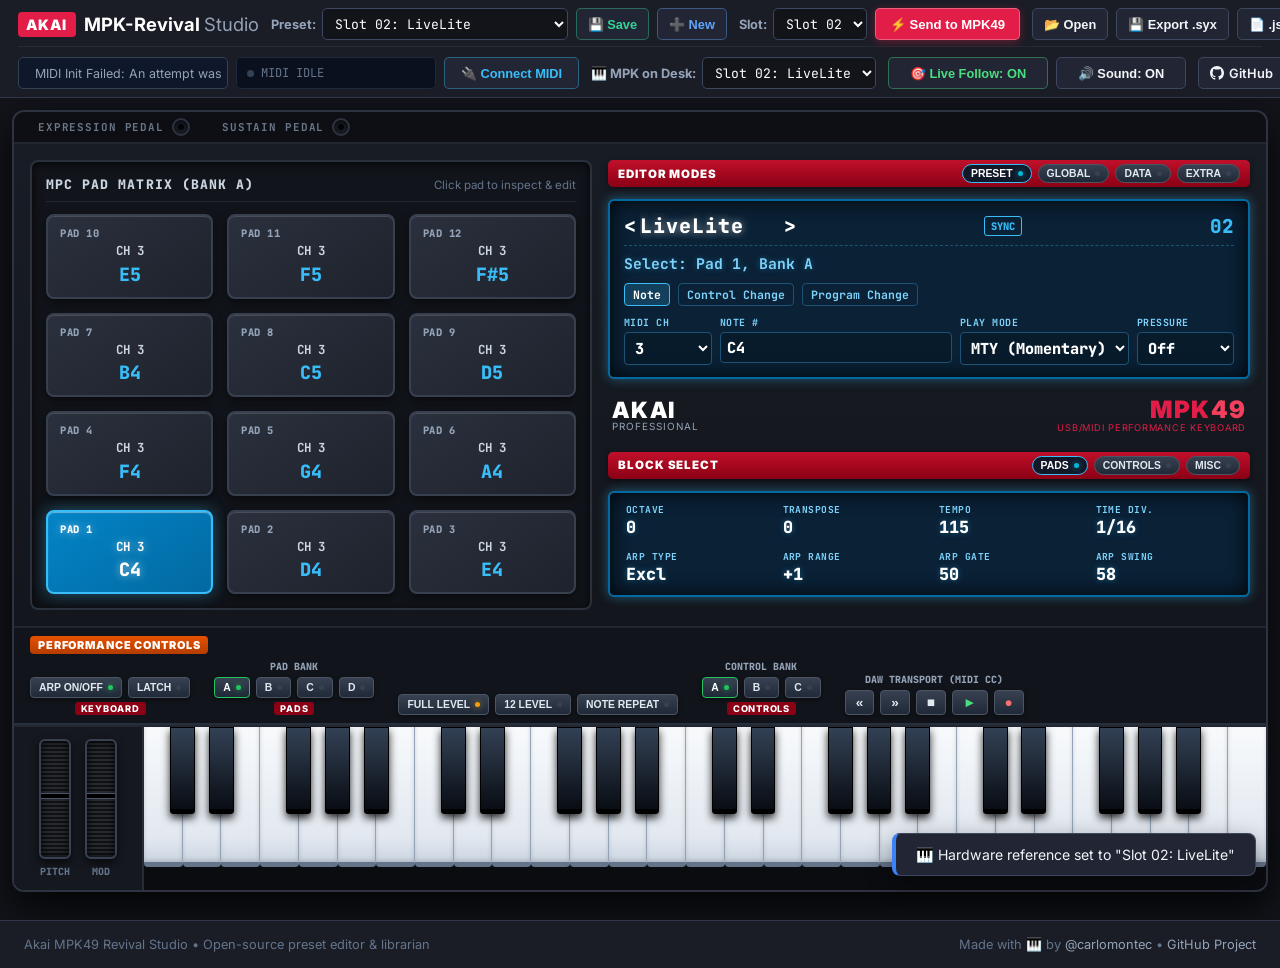
==== commit b433fcde: "feat: complete Ableton Live 12 and Reason 14 DAW integrations with 3-bank console support - Ableton " ====
--- a/editor/index.html
+++ b/editor/index.html
@@ -555,9 +555,9 @@
   <div id="toast" class="toast"></div>
 
   <!-- Scripts -->
-  <script src="js/sysex_schema.js"></script>
-  <script src="js/factory_data.js"></script>
-  <script src="js/midi_engine.js"></script>
-  <script src="js/app.js"></script>
+  <script src="js/sysex_schema.js?v=2"></script>
+  <script src="js/factory_data.js?v=2"></script>
+  <script src="js/midi_engine.js?v=2"></script>
+  <script src="js/app.js?v=2"></script>
 </body>
 </html>
